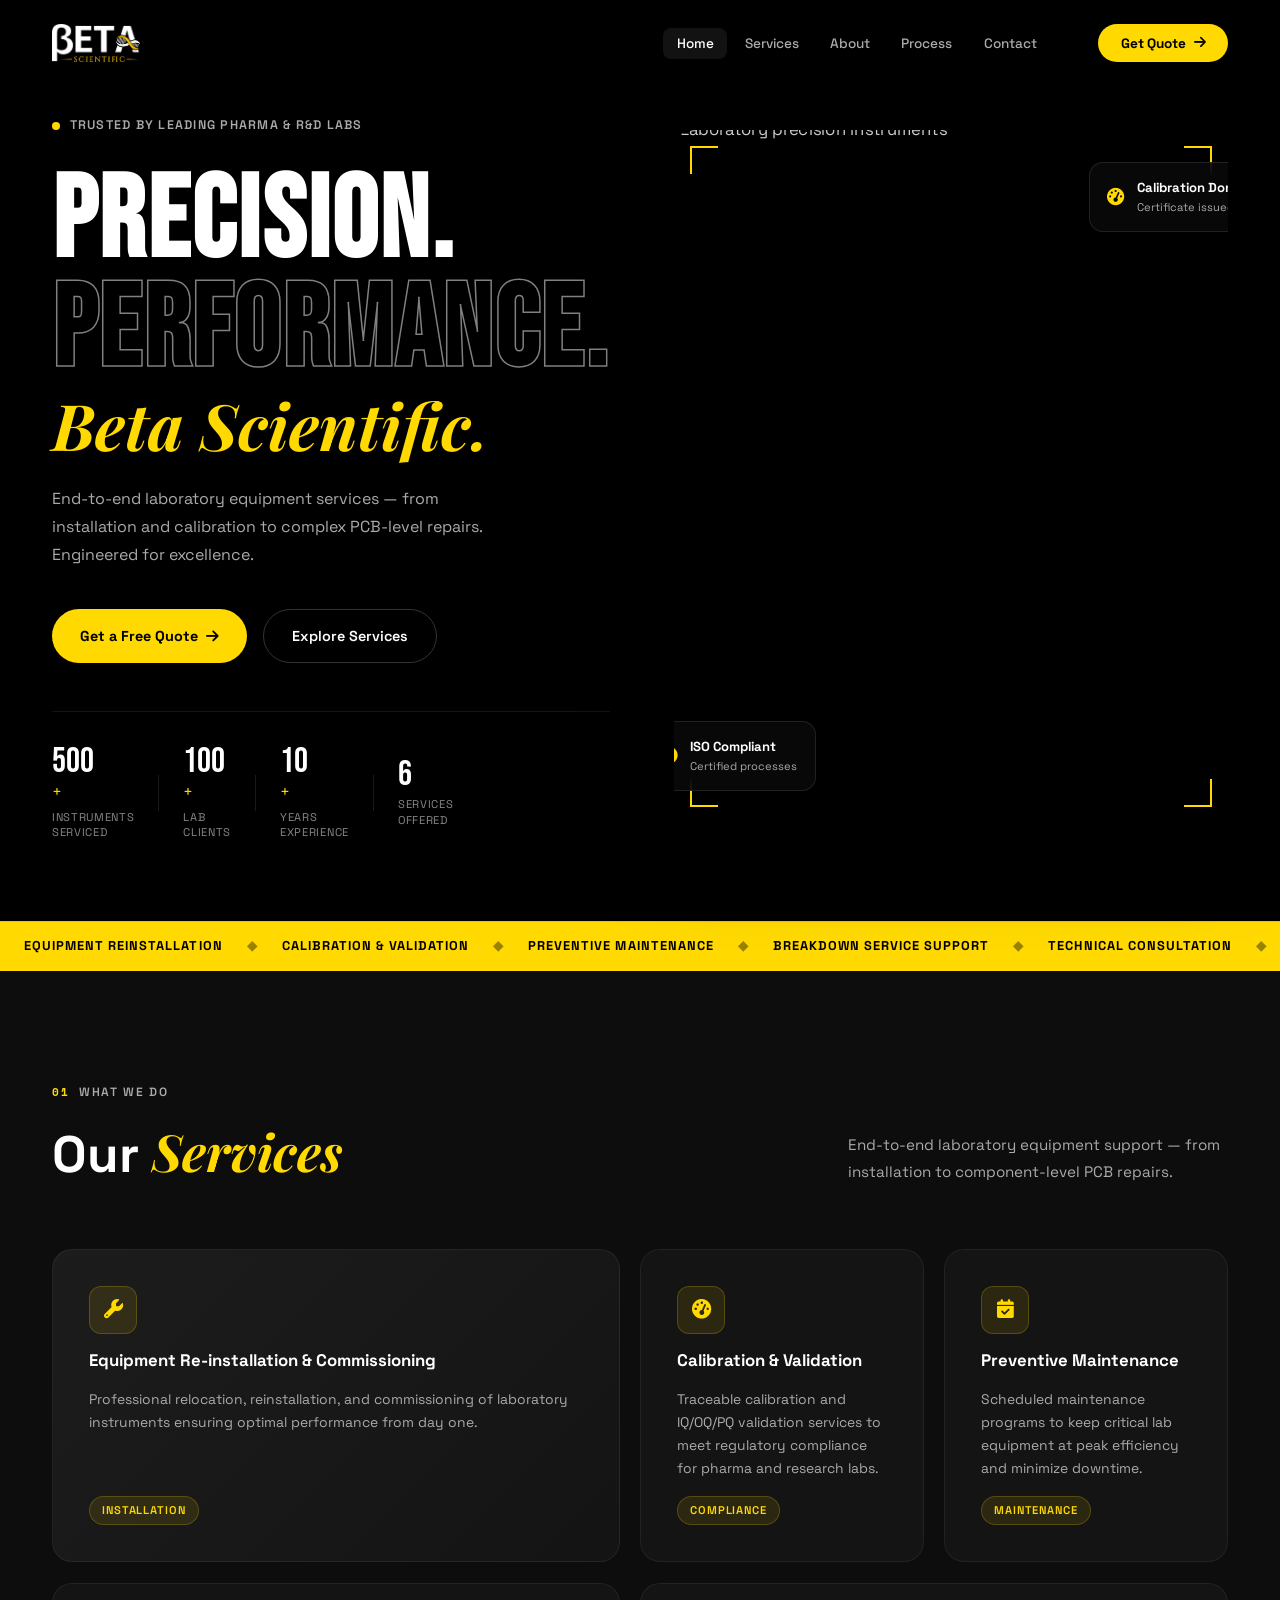
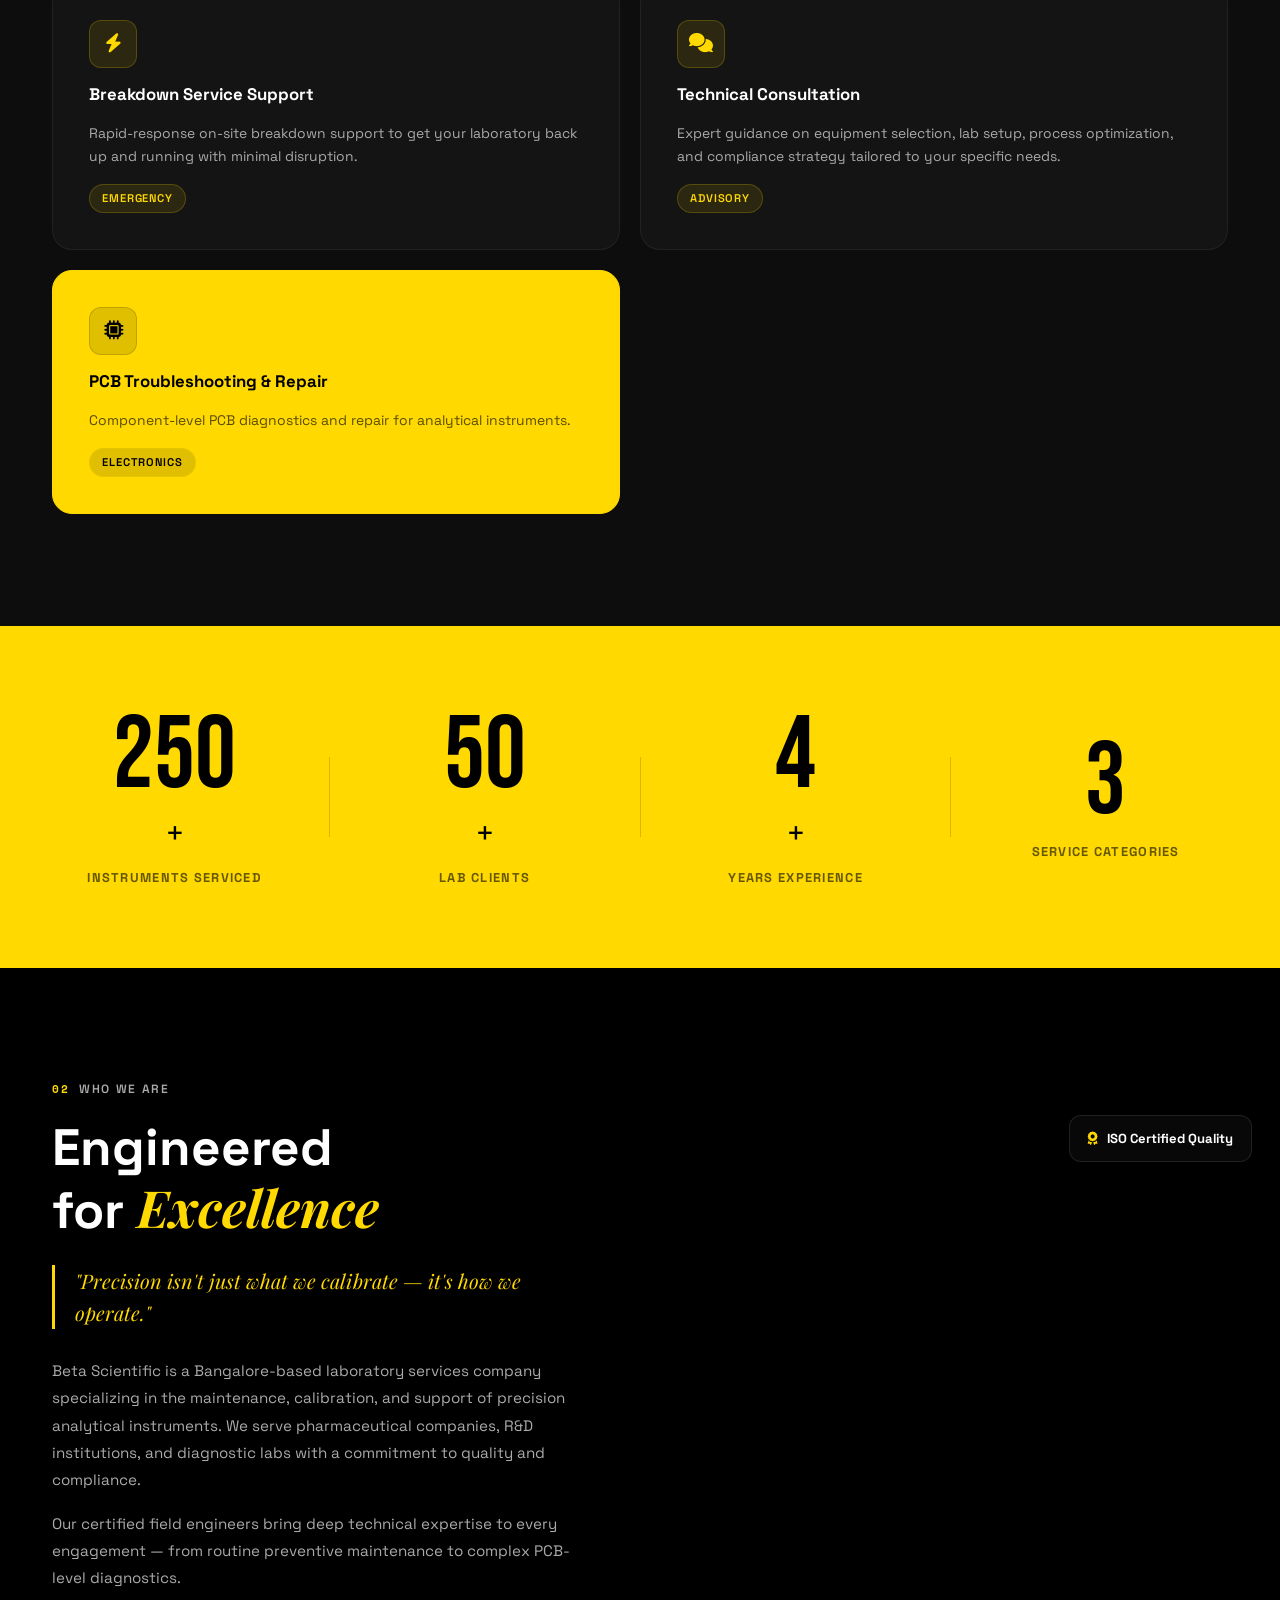
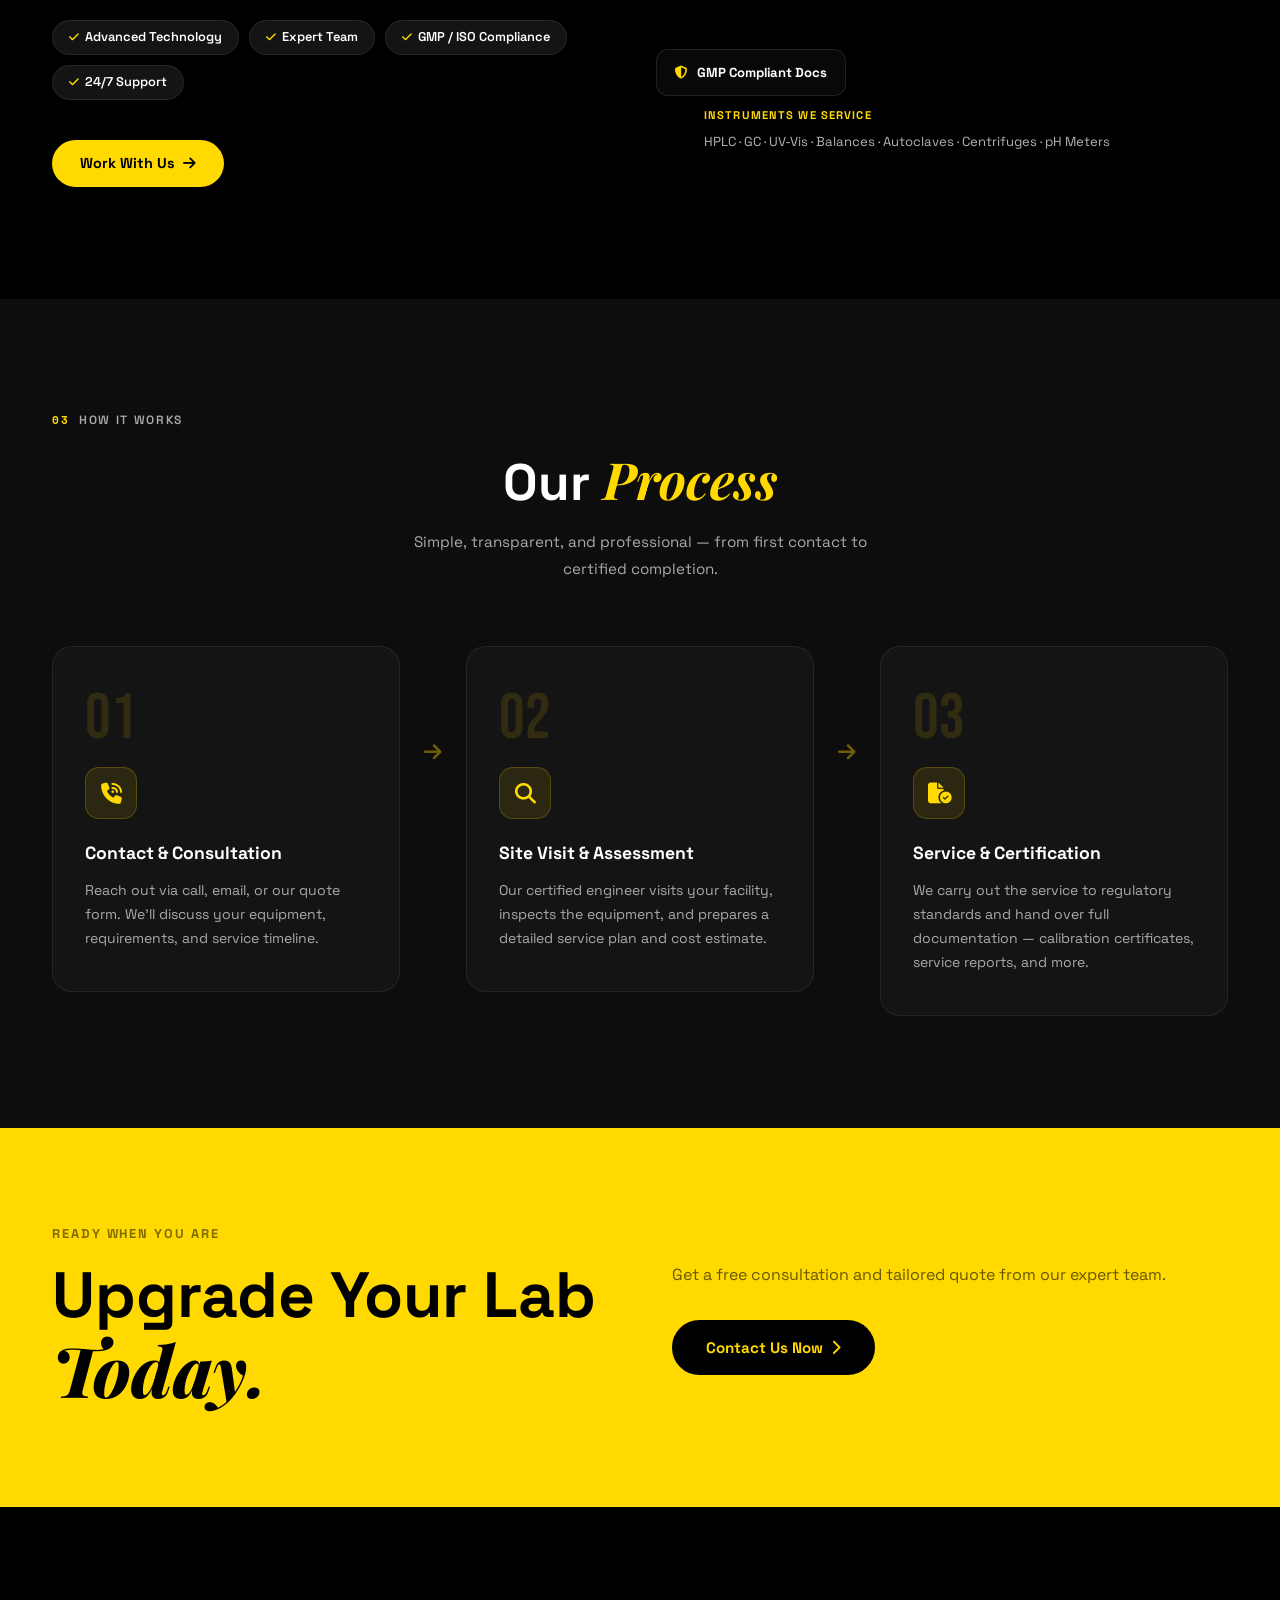
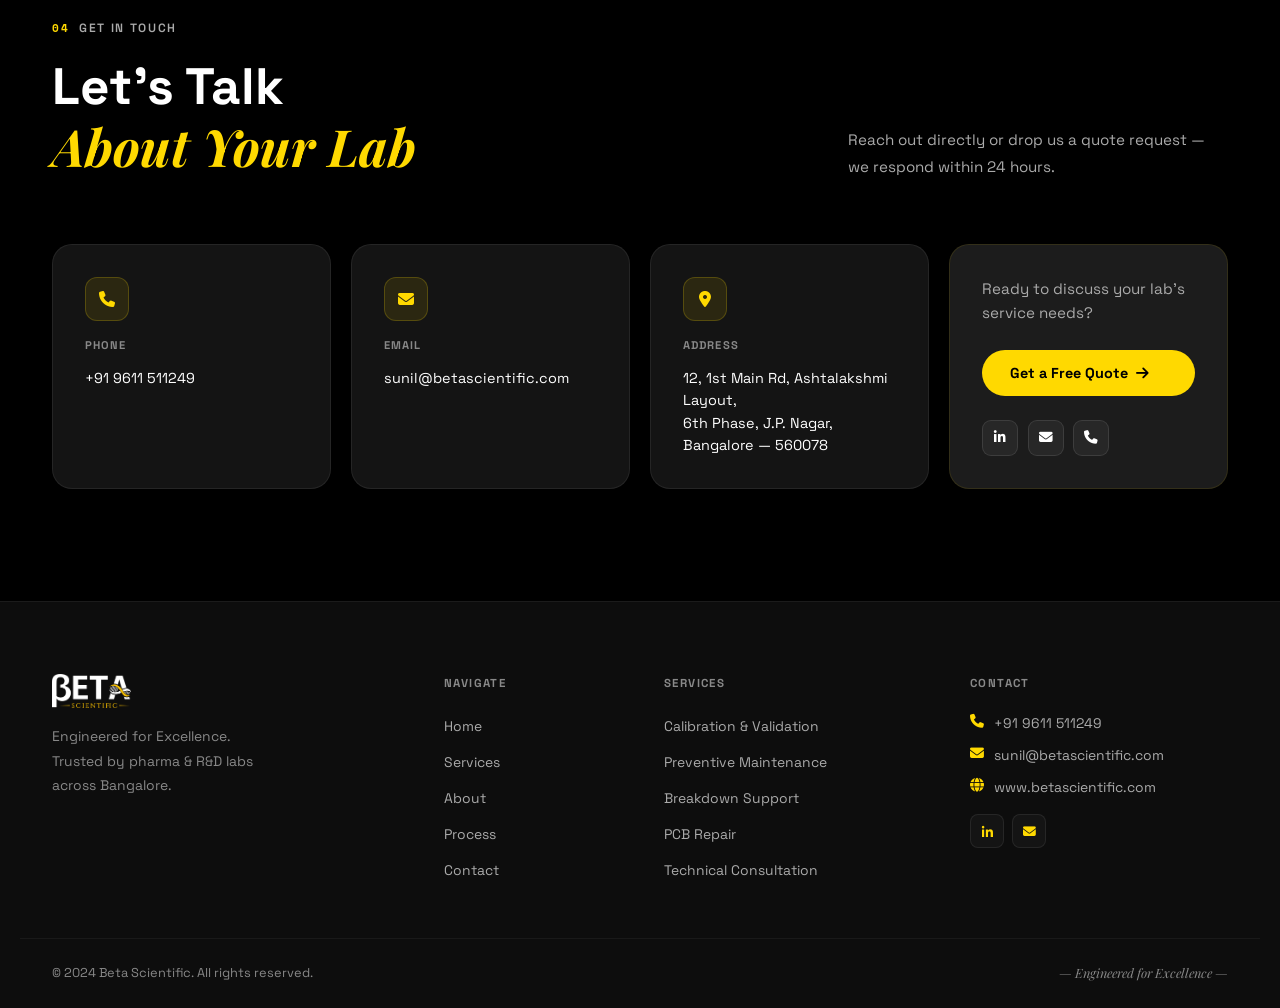
==== index.html @ 540054f2 "beta" ====
<!DOCTYPE html>
<html lang="en">
<head>
  <meta charset="UTF-8" />
  <meta name="viewport" content="width=device-width, initial-scale=1.0" />
  <title>Beta Scientific — Engineered for Excellence</title>
  <meta name="description" content="Beta Scientific — Expert lab equipment services in Bangalore. Calibration, validation, preventive maintenance, PCB repair and more." />
  <link rel="preconnect" href="https://fonts.googleapis.com" />
  <link rel="preconnect" href="https://fonts.gstatic.com" crossorigin />
  <link href="https://fonts.googleapis.com/css2?family=Bebas+Neue&family=Playfair+Display:ital,wght@0,700;1,400;1,700&family=Space+Grotesk:wght@300;400;500;600;700&family=Space+Mono:ital@0;1&display=swap" rel="stylesheet" />
  <link rel="stylesheet" href="https://cdnjs.cloudflare.com/ajax/libs/font-awesome/6.5.0/css/all.min.css" />
  <link rel="stylesheet" href="style.css" />
</head>
<body>

  <!-- ===== NAVBAR ===== -->
  <header id="navbar">
    <nav class="nav-inner">
      <a href="#hero" class="nav-logo">
        <img src="assets/logo-light.png" alt="Beta Scientific" />
      </a>
      <ul class="nav-links" id="navLinks">
        <li><a href="#hero">Home</a></li>
        <li><a href="#services">Services</a></li>
        <li><a href="#about">About</a></li>
        <li><a href="#process">Process</a></li>
        <li><a href="#contact">Contact</a></li>
      </ul>
      <button class="btn-quote open-modal">Get Quote <i class="fas fa-arrow-right"></i></button>
      <button class="hamburger" id="hamburger" aria-label="Toggle menu">
        <span></span><span></span><span></span>
      </button>
    </nav>
  </header>

  <!-- ===== HERO ===== -->
  <section id="hero">
    <div class="hero-left">
      <div class="hero-eyebrow">
        <span class="dot"></span> Trusted by Leading Pharma &amp; R&amp;D Labs
      </div>
      <h1 class="hero-heading">
        <span class="line-block">PRECISION.</span>
        <span class="line-block">PERFORMANCE.</span>
        <span class="line-serif"><em>Beta Scientific.</em></span>
      </h1>
      <p class="hero-body">
        End-to-end laboratory equipment services — from installation and calibration to complex PCB-level repairs. Engineered for excellence.
      </p>
      <div class="hero-btns">
        <button class="btn-primary open-modal">Get a Free Quote <i class="fas fa-arrow-right"></i></button>
        <a href="#services" class="btn-ghost">Explore Services</a>
      </div>
      <div class="hero-stats-row">
        <div class="hstat"><span class="hstat-num" data-target="500">0</span><sup>+</sup><span class="hstat-lbl">Instruments<br/>Serviced</span></div>
        <div class="hstat-sep"></div>
        <div class="hstat"><span class="hstat-num" data-target="100">0</span><sup>+</sup><span class="hstat-lbl">Lab<br/>Clients</span></div>
        <div class="hstat-sep"></div>
        <div class="hstat"><span class="hstat-num" data-target="10">0</span><sup>+</sup><span class="hstat-lbl">Years<br/>Experience</span></div>
        <div class="hstat-sep"></div>
        <div class="hstat"><span class="hstat-num" data-target="6">0</span><span class="hstat-lbl">Services<br/>Offered</span></div>
      </div>
    </div>
    <div class="hero-right">
      <div class="hero-img-frame">
        <img src="https://images.unsplash.com/photo-1576086213369-97a306d36557?auto=format&fit=crop&w=900&q=85" alt="Laboratory precision instruments" />
        <div class="frame-corner tl"></div>
        <div class="frame-corner tr"></div>
        <div class="frame-corner bl"></div>
        <div class="frame-corner br"></div>
        <div class="hero-badge-float b1">
          <i class="fas fa-circle-check"></i>
          <div><strong>ISO Compliant</strong><span>Certified processes</span></div>
        </div>
        <div class="hero-badge-float b2">
          <i class="fas fa-gauge-high"></i>
          <div><strong>Calibration Done</strong><span>Certificate issued</span></div>
        </div>
      </div>
    </div>
  </section>

  <!-- ===== MARQUEE ===== -->
  <div class="marquee-wrap">
    <div class="marquee-track">
      <span>Equipment Reinstallation</span><span class="bull">◆</span>
      <span>Calibration &amp; Validation</span><span class="bull">◆</span>
      <span>Preventive Maintenance</span><span class="bull">◆</span>
      <span>Breakdown Service Support</span><span class="bull">◆</span>
      <span>Technical Consultation</span><span class="bull">◆</span>
      <span>PCB Troubleshooting &amp; Repair</span><span class="bull">◆</span>
      <span>Equipment Reinstallation</span><span class="bull">◆</span>
      <span>Calibration &amp; Validation</span><span class="bull">◆</span>
      <span>Preventive Maintenance</span><span class="bull">◆</span>
      <span>Breakdown Service Support</span><span class="bull">◆</span>
      <span>Technical Consultation</span><span class="bull">◆</span>
      <span>PCB Troubleshooting &amp; Repair</span><span class="bull">◆</span>
    </div>
  </div>

  <!-- ===== SERVICES BENTO ===== -->
  <section id="services">
    <div class="sec-container">
      <div class="sec-header-row">
        <div>
          <p class="eyebrow"><span class="mono">01</span> What We Do</p>
          <h2 class="sec-title">Our <em>Services</em></h2>
        </div>
        <p class="sec-desc">End-to-end laboratory equipment support — from installation to component-level PCB repairs.</p>
      </div>

      <div class="bento-grid">
        <div class="bento-card bc-wide bc-featured">
          <div class="bc-icon"><i class="fas fa-wrench"></i></div>
          <h3>Equipment Re-installation &amp; Commissioning</h3>
          <p>Professional relocation, reinstallation, and commissioning of laboratory instruments ensuring optimal performance from day one.</p>
          <div class="bc-tag">Installation</div>
        </div>
        <div class="bento-card">
          <div class="bc-icon"><i class="fas fa-gauge-high"></i></div>
          <h3>Calibration &amp; Validation</h3>
          <p>Traceable calibration and IQ/OQ/PQ validation services to meet regulatory compliance for pharma and research labs.</p>
          <div class="bc-tag">Compliance</div>
        </div>
        <div class="bento-card">
          <div class="bc-icon"><i class="fas fa-calendar-check"></i></div>
          <h3>Preventive Maintenance</h3>
          <p>Scheduled maintenance programs to keep critical lab equipment at peak efficiency and minimize downtime.</p>
          <div class="bc-tag">Maintenance</div>
        </div>
        <div class="bento-card">
          <div class="bc-icon"><i class="fas fa-bolt"></i></div>
          <h3>Breakdown Service Support</h3>
          <p>Rapid-response on-site breakdown support to get your laboratory back up and running with minimal disruption.</p>
          <div class="bc-tag">Emergency</div>
        </div>
        <div class="bento-card bc-wide">
          <div class="bc-icon"><i class="fas fa-comments"></i></div>
          <h3>Technical Consultation</h3>
          <p>Expert guidance on equipment selection, lab setup, process optimization, and compliance strategy tailored to your specific needs.</p>
          <div class="bc-tag">Advisory</div>
        </div>
        <div class="bento-card bc-accent">
          <div class="bc-icon"><i class="fas fa-microchip"></i></div>
          <h3>PCB Troubleshooting &amp; Repair</h3>
          <p>Component-level PCB diagnostics and repair for analytical instruments.</p>
          <div class="bc-tag">Electronics</div>
        </div>
      </div>
    </div>
  </section>

  <!-- ===== STATS ===== -->
  <section id="stats">
    <div class="sec-container">
      <div class="stats-grid">
        <div class="stat-block">
          <span class="stat-big" data-target="500">0</span><sup>+</sup>
          <span class="stat-lbl">Instruments Serviced</span>
        </div>
        <div class="stat-divider"></div>
        <div class="stat-block">
          <span class="stat-big" data-target="100">0</span><sup>+</sup>
          <span class="stat-lbl">Lab Clients</span>
        </div>
        <div class="stat-divider"></div>
        <div class="stat-block">
          <span class="stat-big" data-target="10">0</span><sup>+</sup>
          <span class="stat-lbl">Years Experience</span>
        </div>
        <div class="stat-divider"></div>
        <div class="stat-block">
          <span class="stat-big" data-target="6">0</span>
          <span class="stat-lbl">Service Categories</span>
        </div>
      </div>
    </div>
  </section>

  <!-- ===== ABOUT ===== -->
  <section id="about">
    <div class="sec-container">
      <div class="about-grid">
        <div class="about-left">
          <p class="eyebrow"><span class="mono">02</span> Who We Are</p>
          <h2 class="sec-title about-title">
            Engineered<br/>for <em>Excellence</em>
          </h2>
          <blockquote class="about-quote">
            "Precision isn't just what we calibrate — it's how we operate."
          </blockquote>
          <p class="about-body">Beta Scientific is a Bangalore-based laboratory services company specializing in the maintenance, calibration, and support of precision analytical instruments. We serve pharmaceutical companies, R&amp;D institutions, and diagnostic labs with a commitment to quality and compliance.</p>
          <p class="about-body">Our certified field engineers bring deep technical expertise to every engagement — from routine preventive maintenance to complex PCB-level diagnostics.</p>
          <div class="about-pills">
            <span><i class="fas fa-check"></i> Advanced Technology</span>
            <span><i class="fas fa-check"></i> Expert Team</span>
            <span><i class="fas fa-check"></i> GMP / ISO Compliance</span>
            <span><i class="fas fa-check"></i> 24/7 Support</span>
          </div>
          <button class="btn-primary open-modal" style="margin-top:2.5rem;">Work With Us <i class="fas fa-arrow-right"></i></button>
        </div>
        <div class="about-right">
          <div class="about-img-frame">
            <img src="https://images.unsplash.com/photo-1532187863486-abf9dbad1b69?auto=format&fit=crop&w=900&q=85" alt="Laboratory equipment" />
            <div class="about-img-caption">
              <span>Instruments we service</span>
              <p>HPLC · GC · UV-Vis · Balances · Autoclaves · Centrifuges · pH Meters</p>
            </div>
          </div>
          <div class="about-badge ab1"><i class="fas fa-award"></i> ISO Certified Quality</div>
          <div class="about-badge ab2"><i class="fas fa-shield-halved"></i> GMP Compliant Docs</div>
        </div>
      </div>
    </div>
  </section>

  <!-- ===== PROCESS ===== -->
  <section id="process">
    <div class="sec-container">
      <div class="sec-header-center">
        <p class="eyebrow"><span class="mono">03</span> How It Works</p>
        <h2 class="sec-title">Our <em>Process</em></h2>
        <p class="sec-desc-c">Simple, transparent, and professional — from first contact to certified completion.</p>
      </div>
      <div class="process-grid">
        <div class="process-card">
          <div class="process-num">01</div>
          <div class="process-icon"><i class="fas fa-phone-volume"></i></div>
          <h3>Contact &amp; Consultation</h3>
          <p>Reach out via call, email, or our quote form. We'll discuss your equipment, requirements, and service timeline.</p>
        </div>
        <div class="process-arrow"><i class="fas fa-arrow-right"></i></div>
        <div class="process-card">
          <div class="process-num">02</div>
          <div class="process-icon"><i class="fas fa-magnifying-glass"></i></div>
          <h3>Site Visit &amp; Assessment</h3>
          <p>Our certified engineer visits your facility, inspects the equipment, and prepares a detailed service plan and cost estimate.</p>
        </div>
        <div class="process-arrow"><i class="fas fa-arrow-right"></i></div>
        <div class="process-card">
          <div class="process-num">03</div>
          <div class="process-icon"><i class="fas fa-file-circle-check"></i></div>
          <h3>Service &amp; Certification</h3>
          <p>We carry out the service to regulatory standards and hand over full documentation — calibration certificates, service reports, and more.</p>
        </div>
      </div>
    </div>
  </section>

  <!-- ===== CTA BANNER ===== -->
  <section id="cta-banner">
    <div class="sec-container cta-inner">
      <div class="cta-text">
        <p class="cta-pre">Ready when you are</p>
        <h2 class="cta-heading">Upgrade Your Lab<br/><em>Today.</em></h2>
      </div>
      <div class="cta-right">
        <p>Get a free consultation and tailored quote from our expert team.</p>
        <button class="btn-dark open-modal">Contact Us Now <i class="fas fa-chevron-right"></i></button>
      </div>
    </div>
  </section>

  <!-- ===== CONTACT ===== -->
  <section id="contact">
    <div class="sec-container">
      <div class="sec-header-row">
        <div>
          <p class="eyebrow"><span class="mono">04</span> Get In Touch</p>
          <h2 class="sec-title">Let's Talk<br/><em>About Your Lab</em></h2>
        </div>
        <p class="sec-desc">Reach out directly or drop us a quote request — we respond within 24 hours.</p>
      </div>
      <div class="contact-grid">
        <div class="contact-card">
          <div class="cc-icon"><i class="fas fa-phone"></i></div>
          <span class="cc-lbl">Phone</span>
          <a href="tel:+919611511249" class="cc-val">+91 9611 511249</a>
        </div>
        <div class="contact-card">
          <div class="cc-icon"><i class="fas fa-envelope"></i></div>
          <span class="cc-lbl">Email</span>
          <a href="mailto:sunil@betascientific.com" class="cc-val">sunil@betascientific.com</a>
        </div>
        <div class="contact-card">
          <div class="cc-icon"><i class="fas fa-location-dot"></i></div>
          <span class="cc-lbl">Address</span>
          <span class="cc-val">12, 1st Main Rd, Ashtalakshmi Layout,<br/>6th Phase, J.P. Nagar, Bangalore — 560078</span>
        </div>
        <div class="contact-card contact-card-cta">
          <p>Ready to discuss your lab's service needs?</p>
          <button class="btn-primary open-modal">Get a Free Quote <i class="fas fa-arrow-right"></i></button>
          <div class="contact-socials">
            <a href="https://www.linkedin.com" target="_blank" rel="noopener" aria-label="LinkedIn"><i class="fab fa-linkedin-in"></i></a>
            <a href="mailto:sunil@betascientific.com" aria-label="Email"><i class="fas fa-envelope"></i></a>
            <a href="tel:+919611511249" aria-label="Call"><i class="fas fa-phone"></i></a>
          </div>
        </div>
      </div>
    </div>
  </section>

  <!-- ===== FOOTER ===== -->
  <footer id="footer">
    <div class="sec-container footer-inner">
      <div class="footer-brand">
        <img src="assets/logo-light.png" alt="Beta Scientific" class="footer-logo" />
        <p>Engineered for Excellence.<br/>Trusted by pharma &amp; R&amp;D labs across Bangalore.</p>
      </div>
      <div class="footer-nav">
        <h4>Navigate</h4>
        <ul>
          <li><a href="#hero">Home</a></li>
          <li><a href="#services">Services</a></li>
          <li><a href="#about">About</a></li>
          <li><a href="#process">Process</a></li>
          <li><a href="#contact">Contact</a></li>
        </ul>
      </div>
      <div class="footer-nav">
        <h4>Services</h4>
        <ul>
          <li><a href="#services">Calibration &amp; Validation</a></li>
          <li><a href="#services">Preventive Maintenance</a></li>
          <li><a href="#services">Breakdown Support</a></li>
          <li><a href="#services">PCB Repair</a></li>
          <li><a href="#services">Technical Consultation</a></li>
        </ul>
      </div>
      <div class="footer-contact">
        <h4>Contact</h4>
        <p><i class="fas fa-phone"></i> <a href="tel:+919611511249">+91 9611 511249</a></p>
        <p><i class="fas fa-envelope"></i> <a href="mailto:sunil@betascientific.com">sunil@betascientific.com</a></p>
        <p><i class="fas fa-globe"></i> <a href="https://www.betascientific.com" target="_blank" rel="noopener">www.betascientific.com</a></p>
        <div class="footer-socials">
          <a href="https://www.linkedin.com" target="_blank" rel="noopener"><i class="fab fa-linkedin-in"></i></a>
          <a href="mailto:sunil@betascientific.com"><i class="fas fa-envelope"></i></a>
        </div>
      </div>
    </div>
    <div class="footer-bottom">
      <p>&copy; 2024 Beta Scientific. All rights reserved.</p>
      <p class="footer-tagline">— Engineered for Excellence —</p>
    </div>
  </footer>

  <!-- ===== MODAL ===== -->
  <div class="modal-overlay" id="quoteModal" role="dialog" aria-modal="true">
    <div class="modal-box">
      <div class="modal-header">
        <div>
          <h3>Get a Free Quote</h3>
          <p>We'll respond within 24 hours.</p>
        </div>
        <button class="modal-close" id="modalClose" aria-label="Close"><i class="fas fa-xmark"></i></button>
      </div>
      <form id="contactForm">
        <div class="form-row">
          <div class="form-group">
            <label for="name">Full Name *</label>
            <input type="text" id="name" name="name" placeholder="Your name" required />
          </div>
          <div class="form-group">
            <label for="phone">Phone *</label>
            <input type="tel" id="phone" name="phone" placeholder="+91 XXXXX XXXXX" required />
          </div>
        </div>
        <div class="form-group">
          <label for="email">Email *</label>
          <input type="email" id="email" name="email" placeholder="you@company.com" required />
        </div>
        <div class="form-group">
          <label for="company">Company / Lab Name</label>
          <input type="text" id="company" name="company" placeholder="Your organization" />
        </div>
        <div class="form-group">
          <label for="service">Service Required</label>
          <select id="service" name="service">
            <option value="">— Select a service —</option>
            <option>Equipment Re-installation &amp; Commissioning</option>
            <option>Calibration &amp; Validation</option>
            <option>Preventive Maintenance</option>
            <option>Breakdown Service Support</option>
            <option>Technical Consultation</option>
            <option>PCB Troubleshooting &amp; Repair</option>
            <option>Other</option>
          </select>
        </div>
        <div class="form-group">
          <label for="message">Message</label>
          <textarea id="message" name="message" rows="3" placeholder="Describe your equipment and requirements..."></textarea>
        </div>
        <button type="submit" class="btn-submit">Send Message <i class="fas fa-paper-plane"></i></button>
        <div class="form-success" id="formSuccess">
          <i class="fas fa-circle-check"></i> Thank you! We'll be in touch within 24 hours.
        </div>
      </form>
    </div>
  </div>

  <script src="script.js"></script>
</body>
</html>
---- style.css ----
/* =============================================
   BETA SCIENTIFIC — REDESIGN
   Fonts: Bebas Neue | Playfair Display | Space Grotesk
   Colors: #000 | #FFF | #FFD900
   ============================================= */

*, *::before, *::after { box-sizing: border-box; margin: 0; padding: 0; }

:root {
  --y:  #FFD900;
  --b:  #000000;
  --w:  #FFFFFF;
  --g1: #0d0d0d;
  --g2: #141414;
  --g3: #1c1c1c;
  --g4: #272727;
  --g5: #888;
  --g6: #aaa;
  --r:  14px;
  --rl: 20px;
  --t:  0.3s ease;
  --sh: 0 8px 40px rgba(0,0,0,0.5);
}

html { scroll-behavior: smooth; }
body {
  font-family: 'Space Grotesk', sans-serif;
  background: var(--b);
  color: var(--w);
  line-height: 1.6;
  overflow-x: hidden;
}

img { display: block; max-width: 100%; }
a   { text-decoration: none; color: inherit; }

/* ---- FONT HELPERS ---- */
.font-bebas   { font-family: 'Bebas Neue', sans-serif; letter-spacing: 0.02em; }
.font-playfair{ font-family: 'Playfair Display', serif; }
.mono         { font-family: 'Space Mono', monospace; font-size: 0.75em; color: var(--y); }

/* ---- LAYOUT ---- */
.sec-container {
  max-width: 1240px;
  margin: 0 auto;
  padding: 0 2rem;
}
section { padding: 7rem 0; }

/* ---- EYEBROW ---- */
.eyebrow {
  display: flex;
  align-items: center;
  gap: 0.6rem;
  font-size: 0.75rem;
  font-weight: 600;
  letter-spacing: 0.14em;
  text-transform: uppercase;
  color: var(--g6);
  margin-bottom: 1.25rem;
}
.eyebrow .mono { font-size: 0.9em; }

/* ---- SECTION TITLES ---- */
.sec-title {
  font-family: 'Space Grotesk', sans-serif;
  font-size: clamp(2.2rem, 4vw, 3.2rem);
  font-weight: 700;
  line-height: 1.15;
}
.sec-title em {
  font-family: 'Playfair Display', serif;
  font-style: italic;
  font-weight: 700;
  color: var(--y);
}

/* ---- SECTION HEADER ROW ---- */
.sec-header-row {
  display: flex;
  align-items: flex-end;
  justify-content: space-between;
  gap: 2rem;
  margin-bottom: 4rem;
}
.sec-desc {
  max-width: 380px;
  font-size: 0.95rem;
  color: var(--g6);
  line-height: 1.75;
  flex-shrink: 0;
}
.sec-header-center { text-align: center; margin-bottom: 4rem; }
.sec-desc-c { max-width: 500px; margin: 1rem auto 0; color: var(--g6); font-size: 0.95rem; line-height: 1.75; }

/* ---- BUTTONS ---- */
.btn-primary {
  display: inline-flex;
  align-items: center;
  gap: 0.5rem;
  background: var(--y);
  color: var(--b);
  font-family: 'Space Grotesk', sans-serif;
  font-weight: 700;
  font-size: 0.9rem;
  padding: 0.9rem 1.75rem;
  border: none;
  border-radius: 999px;
  cursor: pointer;
  transition: transform var(--t), box-shadow var(--t), background var(--t);
}
.btn-primary:hover {
  transform: translateY(-2px);
  box-shadow: 0 8px 28px rgba(255,217,0,0.35);
  background: #f5cf00;
}
.btn-ghost {
  display: inline-flex;
  align-items: center;
  gap: 0.5rem;
  background: transparent;
  color: var(--w);
  font-family: 'Space Grotesk', sans-serif;
  font-weight: 600;
  font-size: 0.9rem;
  padding: 0.9rem 1.75rem;
  border: 1.5px solid rgba(255,255,255,0.2);
  border-radius: 999px;
  cursor: pointer;
  transition: border-color var(--t), color var(--t), transform var(--t);
}
.btn-ghost:hover { border-color: var(--y); color: var(--y); transform: translateY(-2px); }
.btn-dark {
  display: inline-flex;
  align-items: center;
  gap: 0.5rem;
  background: var(--b);
  color: var(--y);
  font-family: 'Space Grotesk', sans-serif;
  font-weight: 700;
  font-size: 0.95rem;
  padding: 1rem 2rem;
  border: 2px solid var(--b);
  border-radius: 999px;
  cursor: pointer;
  transition: all var(--t);
}
.btn-dark:hover { background: var(--g3); transform: translateY(-2px); }
.btn-quote {
  display: inline-flex;
  align-items: center;
  gap: 0.5rem;
  background: var(--y);
  color: var(--b);
  font-family: 'Space Grotesk', sans-serif;
  font-weight: 700;
  font-size: 0.85rem;
  padding: 0.65rem 1.4rem;
  border: none;
  border-radius: 999px;
  cursor: pointer;
  transition: transform var(--t), box-shadow var(--t);
}
.btn-quote:hover { transform: translateY(-2px); box-shadow: 0 6px 20px rgba(255,217,0,0.3); }

/* ============================================= */
/* NAVBAR                                        */
/* ============================================= */
#navbar {
  position: fixed;
  top: 0; left: 0; right: 0;
  z-index: 1000;
  padding: 1.5rem 0;
  transition: all var(--t);
}
#navbar.scrolled {
  background: rgba(8,8,8,0.94);
  backdrop-filter: blur(20px);
  padding: 1rem 0;
  border-bottom: 1px solid rgba(255,255,255,0.06);
}
.nav-inner {
  max-width: 1240px;
  margin: 0 auto;
  padding: 0 2rem;
  display: flex;
  align-items: center;
  gap: 3rem;
}
.nav-logo img { height: 38px; }
.nav-links {
  display: flex;
  list-style: none;
  gap: 0.25rem;
  margin-left: auto;
}
.nav-links a {
  font-size: 0.85rem;
  font-weight: 500;
  color: var(--g6);
  padding: 0.45rem 0.85rem;
  border-radius: 8px;
  transition: color var(--t), background var(--t);
}
.nav-links a:hover, .nav-links a.active { color: var(--w); background: rgba(255,255,255,0.07); }
.hamburger {
  display: none;
  flex-direction: column;
  gap: 5px;
  background: none;
  border: none;
  cursor: pointer;
  margin-left: auto;
  padding: 4px;
}
.hamburger span { display: block; width: 22px; height: 2px; background: var(--w); border-radius: 2px; transition: all var(--t); }
.hamburger.open span:nth-child(1) { transform: translateY(7px) rotate(45deg); }
.hamburger.open span:nth-child(2) { opacity: 0; }
.hamburger.open span:nth-child(3) { transform: translateY(-7px) rotate(-45deg); }

/* ============================================= */
/* HERO                                          */
/* ============================================= */
#hero {
  min-height: 100vh;
  display: grid;
  grid-template-columns: 1fr 1fr;
  align-items: center;
  gap: 4rem;
  padding-top: 7rem;
  padding-bottom: 5rem;
  max-width: 1240px;
  margin: 0 auto;
  padding-left: 2rem;
  padding-right: 2rem;
}
.hero-eyebrow {
  display: inline-flex;
  align-items: center;
  gap: 0.6rem;
  font-size: 0.78rem;
  font-weight: 600;
  letter-spacing: 0.1em;
  text-transform: uppercase;
  color: var(--g6);
  margin-bottom: 2rem;
}
.dot { width: 8px; height: 8px; background: var(--y); border-radius: 50%; display: inline-block; animation: pulse 2s ease-in-out infinite; }
@keyframes pulse { 0%,100%{box-shadow:0 0 0 0 rgba(255,217,0,0.4)} 50%{box-shadow:0 0 0 6px rgba(255,217,0,0)} }

.hero-heading {
  line-height: 1;
  margin-bottom: 1.75rem;
}
.line-block {
  display: block;
  font-family: 'Bebas Neue', sans-serif;
  font-size: clamp(4.5rem, 9vw, 8rem);
  letter-spacing: 0.02em;
  line-height: 0.95;
}
.line-block:nth-child(2) {
  -webkit-text-stroke: 1.5px rgba(255,255,255,0.5);
  color: transparent;
}
.line-serif {
  display: block;
  margin-top: 0.4rem;
}
.line-serif em {
  font-family: 'Playfair Display', serif;
  font-style: italic;
  font-weight: 700;
  font-size: clamp(2.5rem, 5vw, 4.5rem);
  color: var(--y);
}

.hero-body {
  font-size: 1rem;
  color: var(--g6);
  max-width: 440px;
  line-height: 1.75;
  margin-bottom: 2.5rem;
}
.hero-btns { display: flex; gap: 1rem; flex-wrap: wrap; margin-bottom: 3rem; }

.hero-stats-row {
  display: flex;
  align-items: center;
  gap: 1.5rem;
  padding-top: 2rem;
  border-top: 1px solid rgba(255,255,255,0.08);
}
.hstat { display: flex; flex-direction: column; }
.hstat-num {
  font-family: 'Bebas Neue', sans-serif;
  font-size: 2.2rem;
  line-height: 1;
  color: var(--w);
}
.hstat sup { font-family: 'Space Grotesk', sans-serif; font-size: 1rem; color: var(--y); vertical-align: super; }
.hstat-lbl { font-size: 0.7rem; color: var(--g5); text-transform: uppercase; letter-spacing: 0.06em; margin-top: 0.3rem; line-height: 1.4; }
.hstat-sep { width: 1px; height: 36px; background: rgba(255,255,255,0.1); }

/* Hero right */
.hero-right { position: relative; }
.hero-img-frame {
  position: relative;
  border-radius: var(--rl);
  overflow: hidden;
  aspect-ratio: 4/5;
  box-shadow: 0 30px 80px rgba(0,0,0,0.6);
}
.hero-img-frame img {
  width: 100%; height: 100%;
  object-fit: cover;
  filter: brightness(0.8) grayscale(10%);
  transition: transform 8s ease;
}
.hero-img-frame:hover img { transform: scale(1.04); }

/* Yellow corner brackets */
.frame-corner {
  position: absolute;
  width: 28px; height: 28px;
  border-color: var(--y);
  border-style: solid;
  z-index: 2;
}
.frame-corner.tl { top: 16px; left: 16px; border-width: 2px 0 0 2px; }
.frame-corner.tr { top: 16px; right: 16px; border-width: 2px 2px 0 0; }
.frame-corner.bl { bottom: 16px; left: 16px; border-width: 0 0 2px 2px; }
.frame-corner.br { bottom: 16px; right: 16px; border-width: 0 2px 2px 0; }

.hero-badge-float {
  position: absolute;
  display: flex;
  align-items: center;
  gap: 0.75rem;
  background: rgba(10,10,10,0.85);
  backdrop-filter: blur(12px);
  border: 1px solid rgba(255,255,255,0.1);
  border-radius: 14px;
  padding: 0.85rem 1.1rem;
  z-index: 3;
  animation: floatY 4s ease-in-out infinite;
}
.hero-badge-float i { color: var(--y); font-size: 1.1rem; }
.hero-badge-float div { display: flex; flex-direction: column; gap: 0.1rem; }
.hero-badge-float strong { font-size: 0.82rem; }
.hero-badge-float span { font-size: 0.7rem; color: var(--g6); }
.b1 { bottom: 2rem; left: -2rem; animation-delay: 0s; }
.b2 { top: 2rem; right: -2rem; animation-delay: 1.8s; }
@keyframes floatY { 0%,100%{transform:translateY(0)} 50%{transform:translateY(-10px)} }

/* ============================================= */
/* MARQUEE                                       */
/* ============================================= */
.marquee-wrap {
  background: var(--y);
  overflow: hidden;
  padding: 0.9rem 0;
  border-top: 1px solid rgba(0,0,0,0.1);
}
.marquee-track {
  display: flex;
  align-items: center;
  gap: 0;
  white-space: nowrap;
  animation: marquee 28s linear infinite;
  width: max-content;
}
.marquee-track span {
  font-family: 'Space Grotesk', sans-serif;
  font-size: 0.8rem;
  font-weight: 700;
  letter-spacing: 0.08em;
  text-transform: uppercase;
  color: var(--b);
  padding: 0 1.5rem;
}
.bull { color: rgba(0,0,0,0.4) !important; padding: 0 !important; }
@keyframes marquee { from { transform: translateX(0); } to { transform: translateX(-50%); } }
.marquee-wrap:hover .marquee-track { animation-play-state: paused; }

/* ============================================= */
/* SERVICES BENTO                                */
/* ============================================= */
#services { background: var(--g1); }

.bento-grid {
  display: grid;
  grid-template-columns: 2fr 1fr 1fr;
  grid-template-rows: auto auto;
  gap: 1.25rem;
}
.bento-card {
  background: var(--g2);
  border: 1px solid rgba(255,255,255,0.06);
  border-radius: var(--rl);
  padding: 2.25rem;
  display: flex;
  flex-direction: column;
  gap: 1rem;
  position: relative;
  overflow: hidden;
  transition: transform var(--t), border-color var(--t), box-shadow var(--t);
}
.bento-card::after {
  content: '';
  position: absolute;
  top: 0; left: 0; right: 0;
  height: 2px;
  background: var(--y);
  transform: scaleX(0);
  transform-origin: left;
  transition: transform 0.4s ease;
}
.bento-card:hover::after { transform: scaleX(1); }
.bento-card:hover {
  transform: translateY(-5px);
  border-color: rgba(255,217,0,0.15);
  box-shadow: 0 16px 50px rgba(0,0,0,0.4);
}
.bc-wide { grid-column: span 1; }
.bc-wide:first-child { grid-column: 1 / 2; }
.bc-wide:nth-child(5) { grid-column: 2 / 4; }

.bc-featured {
  background: linear-gradient(135deg, var(--g3), var(--g2));
}
.bc-accent {
  background: var(--y);
  color: var(--b);
  border-color: var(--y);
}
.bc-accent::after { background: var(--b); }
.bc-accent .bc-icon { background: rgba(0,0,0,0.12); border-color: rgba(0,0,0,0.15); }
.bc-accent .bc-icon i { color: var(--b); }
.bc-accent .bc-tag { background: rgba(0,0,0,0.12); color: var(--b); }

.bc-icon {
  width: 48px; height: 48px;
  background: rgba(255,217,0,0.1);
  border: 1px solid rgba(255,217,0,0.2);
  border-radius: 12px;
  display: flex; align-items: center; justify-content: center;
  flex-shrink: 0;
}
.bc-icon i { color: var(--y); font-size: 1.2rem; }
.bento-card h3 {
  font-size: 1.05rem;
  font-weight: 700;
  line-height: 1.3;
}
.bento-card p { font-size: 0.87rem; color: var(--g6); line-height: 1.65; flex: 1; }
.bc-accent p { color: rgba(0,0,0,0.65); }
.bc-tag {
  display: inline-block;
  font-size: 0.7rem;
  font-weight: 600;
  letter-spacing: 0.08em;
  text-transform: uppercase;
  background: rgba(255,217,0,0.1);
  color: var(--y);
  padding: 0.3rem 0.75rem;
  border-radius: 999px;
  border: 1px solid rgba(255,217,0,0.2);
  width: fit-content;
  margin-top: auto;
}

/* ============================================= */
/* STATS                                         */
/* ============================================= */
#stats {
  background: var(--y);
  padding: 5rem 0;
}
.stats-grid {
  display: flex;
  align-items: center;
  justify-content: space-between;
  gap: 2rem;
}
.stat-block {
  display: flex;
  flex-direction: column;
  align-items: center;
  text-align: center;
  flex: 1;
}
.stat-big {
  font-family: 'Bebas Neue', sans-serif;
  font-size: clamp(4rem, 8vw, 7rem);
  color: var(--b);
  line-height: 1;
}
#stats sup { font-family: 'Space Grotesk', sans-serif; font-size: 2rem; color: var(--b); vertical-align: super; }
.stat-lbl {
  font-size: 0.8rem;
  font-weight: 700;
  letter-spacing: 0.1em;
  text-transform: uppercase;
  color: rgba(0,0,0,0.6);
  margin-top: 0.5rem;
}
.stat-divider { width: 1px; height: 80px; background: rgba(0,0,0,0.15); }

/* ============================================= */
/* ABOUT                                         */
/* ============================================= */
#about { background: var(--b); }

.about-grid {
  display: grid;
  grid-template-columns: 1fr 1fr;
  gap: 5rem;
  align-items: center;
}
.about-title { margin-bottom: 1.5rem; }
.about-quote {
  font-family: 'Playfair Display', serif;
  font-style: italic;
  font-size: 1.25rem;
  color: var(--y);
  border-left: 3px solid var(--y);
  padding-left: 1.25rem;
  margin-bottom: 1.75rem;
  line-height: 1.6;
}
.about-body { font-size: 0.95rem; color: var(--g6); line-height: 1.8; margin-bottom: 1rem; }
.about-pills {
  display: flex;
  flex-wrap: wrap;
  gap: 0.6rem;
  margin-top: 1.75rem;
}
.about-pills span {
  display: inline-flex;
  align-items: center;
  gap: 0.4rem;
  font-size: 0.8rem;
  font-weight: 600;
  background: var(--g2);
  border: 1px solid rgba(255,255,255,0.08);
  padding: 0.4rem 1rem;
  border-radius: 999px;
}
.about-pills i { color: var(--y); font-size: 0.7rem; }

/* About right */
.about-right { position: relative; }
.about-img-frame {
  border-radius: var(--rl);
  overflow: hidden;
  aspect-ratio: 4/5;
  box-shadow: var(--sh);
  position: relative;
}
.about-img-frame img {
  width: 100%; height: 100%;
  object-fit: cover;
  filter: brightness(0.72) grayscale(10%);
  transition: transform 0.6s ease;
}
.about-img-frame:hover img { transform: scale(1.04); }
.about-img-caption {
  position: absolute;
  bottom: 0; left: 0; right: 0;
  background: linear-gradient(transparent, rgba(0,0,0,0.85));
  padding: 2.5rem 1.5rem 1.5rem;
}
.about-img-caption span { font-size: 0.7rem; text-transform: uppercase; letter-spacing: 0.1em; color: var(--y); font-weight: 700; }
.about-img-caption p { font-size: 0.82rem; color: rgba(255,255,255,0.7); margin-top: 0.3rem; }
.about-badge {
  position: absolute;
  display: flex; align-items: center; gap: 0.6rem;
  background: rgba(10,10,10,0.88);
  backdrop-filter: blur(12px);
  border: 1px solid rgba(255,255,255,0.1);
  border-radius: 12px;
  padding: 0.75rem 1.1rem;
  font-size: 0.82rem;
  font-weight: 700;
  white-space: nowrap;
  z-index: 2;
  animation: floatY 4s ease-in-out infinite;
}
.about-badge i { color: var(--y); }
.ab1 { top: 1.5rem; right: -1.5rem; animation-delay: 0s; }
.ab2 { bottom: 5rem; left: -1.5rem; animation-delay: 2s; }

/* ============================================= */
/* PROCESS                                       */
/* ============================================= */
#process { background: var(--g1); }

.process-grid {
  display: grid;
  grid-template-columns: 1fr auto 1fr auto 1fr;
  align-items: start;
  gap: 0;
}
.process-card {
  background: var(--g2);
  border: 1px solid rgba(255,255,255,0.07);
  border-radius: var(--rl);
  padding: 2.5rem 2rem;
  position: relative;
  transition: transform var(--t), border-color var(--t);
}
.process-card:hover { transform: translateY(-6px); border-color: rgba(255,217,0,0.2); }
.process-num {
  font-family: 'Bebas Neue', sans-serif;
  font-size: 4rem;
  color: rgba(255,217,0,0.12);
  line-height: 1;
  margin-bottom: 1rem;
  transition: color var(--t);
}
.process-card:hover .process-num { color: rgba(255,217,0,0.3); }
.process-icon {
  width: 52px; height: 52px;
  background: rgba(255,217,0,0.1);
  border: 1px solid rgba(255,217,0,0.2);
  border-radius: 14px;
  display: flex; align-items: center; justify-content: center;
  margin-bottom: 1.25rem;
}
.process-icon i { color: var(--y); font-size: 1.3rem; }
.process-card h3 { font-size: 1.1rem; font-weight: 700; margin-bottom: 0.75rem; }
.process-card p { font-size: 0.88rem; color: var(--g6); line-height: 1.7; }
.process-arrow {
  display: flex;
  align-items: center;
  justify-content: center;
  padding: 0 1.5rem;
  padding-top: 6rem;
  color: rgba(255,217,0,0.4);
  font-size: 1.25rem;
}

/* ============================================= */
/* CTA BANNER                                    */
/* ============================================= */
#cta-banner {
  background: var(--y);
  padding: 6rem 0;
  position: relative;
  overflow: hidden;
}
#cta-banner::before {
  content: '';
  position: absolute;
  inset: 0;
  background-image: url('https://images.unsplash.com/photo-1581093577421-f12b8c5d6d70?auto=format&fit=crop&w=1920&q=60');
  background-size: cover;
  background-position: center;
  opacity: 0.08;
  mix-blend-mode: multiply;
}
.cta-inner {
  display: grid;
  grid-template-columns: 1fr 1fr;
  align-items: center;
  gap: 4rem;
  position: relative;
  z-index: 1;
}
.cta-pre {
  font-size: 0.8rem;
  font-weight: 700;
  letter-spacing: 0.15em;
  text-transform: uppercase;
  color: rgba(0,0,0,0.5);
  margin-bottom: 1rem;
}
.cta-heading {
  font-family: 'Space Grotesk', sans-serif;
  font-size: clamp(2.5rem, 5vw, 4rem);
  font-weight: 800;
  color: var(--b);
  line-height: 1.1;
}
.cta-heading em {
  font-family: 'Playfair Display', serif;
  font-style: italic;
  font-size: 1.1em;
}
.cta-right p { font-size: 1rem; color: rgba(0,0,0,0.6); margin-bottom: 2rem; line-height: 1.7; }

/* ============================================= */
/* CONTACT                                       */
/* ============================================= */
#contact { background: var(--b); }

.contact-grid {
  display: grid;
  grid-template-columns: repeat(4, 1fr);
  gap: 1.25rem;
}
.contact-card {
  background: var(--g2);
  border: 1px solid rgba(255,255,255,0.07);
  border-radius: var(--rl);
  padding: 2rem;
  display: flex;
  flex-direction: column;
  gap: 0.75rem;
  transition: transform var(--t), border-color var(--t);
}
.contact-card:hover { transform: translateY(-4px); border-color: rgba(255,217,0,0.15); }
.cc-icon {
  width: 44px; height: 44px;
  background: rgba(255,217,0,0.1);
  border: 1px solid rgba(255,217,0,0.2);
  border-radius: 12px;
  display: flex; align-items: center; justify-content: center;
  margin-bottom: 0.25rem;
}
.cc-icon i { color: var(--y); font-size: 1rem; }
.cc-lbl { font-size: 0.7rem; font-weight: 700; letter-spacing: 0.1em; text-transform: uppercase; color: var(--g5); }
.cc-val { font-size: 0.9rem; color: var(--w); line-height: 1.55; }
.cc-val:hover { color: var(--y); }

.contact-card-cta {
  background: var(--g3);
  border-color: rgba(255,217,0,0.1);
  justify-content: space-between;
}
.contact-card-cta p { font-size: 0.95rem; color: var(--g6); line-height: 1.6; }
.contact-socials { display: flex; gap: 0.6rem; }
.contact-socials a {
  width: 36px; height: 36px;
  background: var(--g4);
  border: 1px solid rgba(255,255,255,0.1);
  border-radius: 9px;
  display: flex; align-items: center; justify-content: center;
  font-size: 0.85rem;
  transition: all var(--t);
}
.contact-socials a:hover { background: var(--y); color: var(--b); }

/* ============================================= */
/* FOOTER                                        */
/* ============================================= */
#footer {
  background: var(--g1);
  border-top: 1px solid rgba(255,255,255,0.06);
}
.footer-inner {
  display: grid;
  grid-template-columns: 2fr 1fr 1.5fr 1.5fr;
  gap: 3rem;
  padding-top: 4.5rem;
  padding-bottom: 3.5rem;
}
.footer-logo { height: 34px; margin-bottom: 1rem; }
.footer-brand p { font-size: 0.87rem; color: var(--g5); line-height: 1.75; max-width: 220px; }
.footer-nav h4, .footer-contact h4 {
  font-size: 0.72rem; font-weight: 700; letter-spacing: 0.12em; text-transform: uppercase;
  color: var(--g5); margin-bottom: 1.25rem;
}
.footer-nav ul { list-style: none; display: flex; flex-direction: column; gap: 0.65rem; }
.footer-nav a { font-size: 0.87rem; color: var(--g6); transition: color var(--t); }
.footer-nav a:hover { color: var(--y); }
.footer-contact p { display: flex; align-items: flex-start; gap: 0.6rem; font-size: 0.87rem; color: var(--g6); margin-bottom: 0.7rem; line-height: 1.5; }
.footer-contact i { color: var(--y); margin-top: 0.15rem; flex-shrink: 0; }
.footer-contact a { color: var(--g6); transition: color var(--t); }
.footer-contact a:hover { color: var(--y); }
.footer-socials { display: flex; gap: 0.5rem; margin-top: 1rem; }
.footer-socials a {
  width: 34px; height: 34px;
  background: var(--g2);
  border: 1px solid rgba(255,255,255,0.08);
  border-radius: 8px;
  display: flex; align-items: center; justify-content: center;
  font-size: 0.8rem;
  transition: all var(--t);
}
.footer-socials a:hover { background: var(--y); color: var(--b); }
.footer-bottom {
  border-top: 1px solid rgba(255,255,255,0.05);
  padding: 1.5rem 2rem;
  max-width: 1240px;
  margin: 0 auto;
  display: flex;
  justify-content: space-between;
  font-size: 0.8rem;
  color: var(--g5);
}
.footer-tagline {
  font-family: 'Playfair Display', serif;
  font-style: italic;
  color: var(--g5);
}

/* ============================================= */
/* MODAL                                         */
/* ============================================= */
.modal-overlay {
  position: fixed; inset: 0; z-index: 2000;
  display: flex; align-items: center; justify-content: center;
  padding: 1rem;
  background: rgba(0,0,0,0.78);
  backdrop-filter: blur(10px);
  opacity: 0; visibility: hidden;
  transition: opacity 0.35s ease, visibility 0.35s ease;
}
.modal-overlay.open { opacity: 1; visibility: visible; }
.modal-box {
  background: var(--g2);
  border: 1px solid rgba(255,255,255,0.1);
  border-radius: var(--rl);
  width: 100%; max-width: 560px;
  max-height: 90vh; overflow-y: auto;
  padding: 2.5rem;
  box-shadow: 0 30px 80px rgba(0,0,0,0.7);
  transform: translateY(32px) scale(0.97);
  transition: transform 0.4s cubic-bezier(0.22,1,0.36,1), opacity 0.35s ease;
  opacity: 0;
  scrollbar-width: thin; scrollbar-color: var(--g4) transparent;
}
.modal-overlay.open .modal-box { transform: translateY(0) scale(1); opacity: 1; }
.modal-header { display: flex; align-items: flex-start; justify-content: space-between; gap: 1rem; margin-bottom: 2rem; }
.modal-header h3 { font-size: 1.4rem; margin-bottom: 0.3rem; }
.modal-header p { font-size: 0.85rem; color: var(--g6); }
.modal-close {
  width: 36px; height: 36px;
  background: var(--g3); border: 1px solid rgba(255,255,255,0.1);
  border-radius: 10px; cursor: pointer;
  display: flex; align-items: center; justify-content: center;
  color: var(--g6); font-size: 1rem; flex-shrink: 0;
  transition: all var(--t);
}
.modal-close:hover { background: rgba(255,60,60,0.15); color: #ff5555; }
.form-row { display: grid; grid-template-columns: 1fr 1fr; gap: 1rem; margin-bottom: 1rem; }
.form-group { display: flex; flex-direction: column; gap: 0.45rem; margin-bottom: 1rem; }
.form-group label { font-size: 0.78rem; font-weight: 700; color: var(--g6); letter-spacing: 0.04em; }
.form-group input, .form-group select, .form-group textarea {
  background: var(--g3);
  border: 1px solid rgba(255,255,255,0.1);
  border-radius: var(--r);
  padding: 0.85rem 1rem;
  color: var(--w);
  font-family: 'Space Grotesk', sans-serif;
  font-size: 0.9rem;
  outline: none; resize: vertical;
  transition: border-color var(--t), box-shadow var(--t);
}
.form-group input::placeholder, .form-group textarea::placeholder { color: var(--g5); }
.form-group select option { background: var(--g3); }
.form-group input:focus, .form-group select:focus, .form-group textarea:focus {
  border-color: var(--y);
  box-shadow: 0 0 0 3px rgba(255,217,0,0.1);
}
.btn-submit {
  width: 100%;
  display: flex; align-items: center; justify-content: center; gap: 0.5rem;
  background: var(--y); color: var(--b);
  font-family: 'Space Grotesk', sans-serif; font-weight: 700; font-size: 0.95rem;
  padding: 1rem; border: none; border-radius: var(--r); cursor: pointer;
  transition: all var(--t); margin-top: 0.5rem;
}
.btn-submit:hover { background: #f5cf00; transform: translateY(-2px); box-shadow: 0 8px 24px rgba(255,217,0,0.3); }
.form-success {
  display: none; align-items: center; gap: 0.6rem;
  color: #00c850; font-size: 0.9rem; font-weight: 600;
  background: rgba(0,200,80,0.1); border: 1px solid rgba(0,200,80,0.2);
  padding: 0.9rem 1.25rem; border-radius: var(--r); margin-top: 1rem;
}
.form-success.show { display: flex; }

/* ============================================= */
/* SCROLL ANIMATIONS                             */
/* ============================================= */
.s-hidden { opacity: 0; transition: opacity 0.75s cubic-bezier(0.22,1,0.36,1), transform 0.75s cubic-bezier(0.22,1,0.36,1); will-change: opacity, transform; }
.s-up    { transform: translateY(50px); }
.s-left  { transform: translateX(-50px); }
.s-right { transform: translateX(50px); }
.s-scale { transform: scale(0.9); }
.s-visible { opacity: 1 !important; transform: none !important; }

/* Hero entrance */
@keyframes fadeUp { from{opacity:0;transform:translateY(28px)} to{opacity:1;transform:translateY(0)} }
.hero-eyebrow { animation: fadeUp 0.7s cubic-bezier(0.22,1,0.36,1) 0.1s both; }
.hero-heading  { animation: fadeUp 0.8s cubic-bezier(0.22,1,0.36,1) 0.25s both; }
.hero-body     { animation: fadeUp 0.8s cubic-bezier(0.22,1,0.36,1) 0.4s both; }
.hero-btns     { animation: fadeUp 0.8s cubic-bezier(0.22,1,0.36,1) 0.55s both; }
.hero-stats-row{ animation: fadeUp 0.8s cubic-bezier(0.22,1,0.36,1) 0.7s both; }
.hero-right    { animation: fadeUp 1s  cubic-bezier(0.22,1,0.36,1) 0.3s both; }

/* ============================================= */
/* RESPONSIVE                                    */
/* ============================================= */
@media (max-width: 1024px) {
  #hero { grid-template-columns: 1fr; padding-top: 8rem; }
  .hero-right { display: none; }
  .bento-grid { grid-template-columns: 1fr 1fr; }
  .bc-wide:first-child { grid-column: span 2; }
  .bc-wide:nth-child(5) { grid-column: span 2; }
  .about-grid { grid-template-columns: 1fr; gap: 3rem; }
  .about-right { max-width: 500px; margin: 0 auto; }
  .process-grid { grid-template-columns: 1fr; gap: 1.5rem; }
  .process-arrow { padding: 0; transform: rotate(90deg); width: fit-content; margin: 0 auto; }
  .cta-inner { grid-template-columns: 1fr; gap: 2rem; }
  .contact-grid { grid-template-columns: 1fr 1fr; }
  .footer-inner { grid-template-columns: 1fr 1fr; gap: 2rem; }
  .stats-grid { flex-wrap: wrap; gap: 3rem; justify-content: center; }
  .stat-divider { display: none; }
}

@media (max-width: 768px) {
  section { padding: 5rem 0; }
  .nav-links, .btn-quote { display: none; }
  .hamburger { display: flex; }
  .nav-links.open {
    display: flex; flex-direction: column;
    position: fixed; inset: 0;
    background: rgba(8,8,8,0.97); backdrop-filter: blur(20px);
    align-items: center; justify-content: center;
    gap: 2rem; z-index: 999;
  }
  .nav-links.open a { font-size: 1.5rem; color: var(--w); }
  .hamburger { z-index: 1000; }
  .sec-header-row { flex-direction: column; align-items: flex-start; }
  .bento-grid { grid-template-columns: 1fr; }
  .bc-wide:first-child, .bc-wide:nth-child(5) { grid-column: span 1; }
  .contact-grid { grid-template-columns: 1fr; }
  .footer-inner { grid-template-columns: 1fr; }
  .footer-bottom { flex-direction: column; gap: 0.5rem; text-align: center; }
  .hero-btns { flex-direction: column; }
  .hero-stats-row { flex-wrap: wrap; gap: 1.25rem; }
  .hstat-sep { display: none; }
  .form-row { grid-template-columns: 1fr; }
}
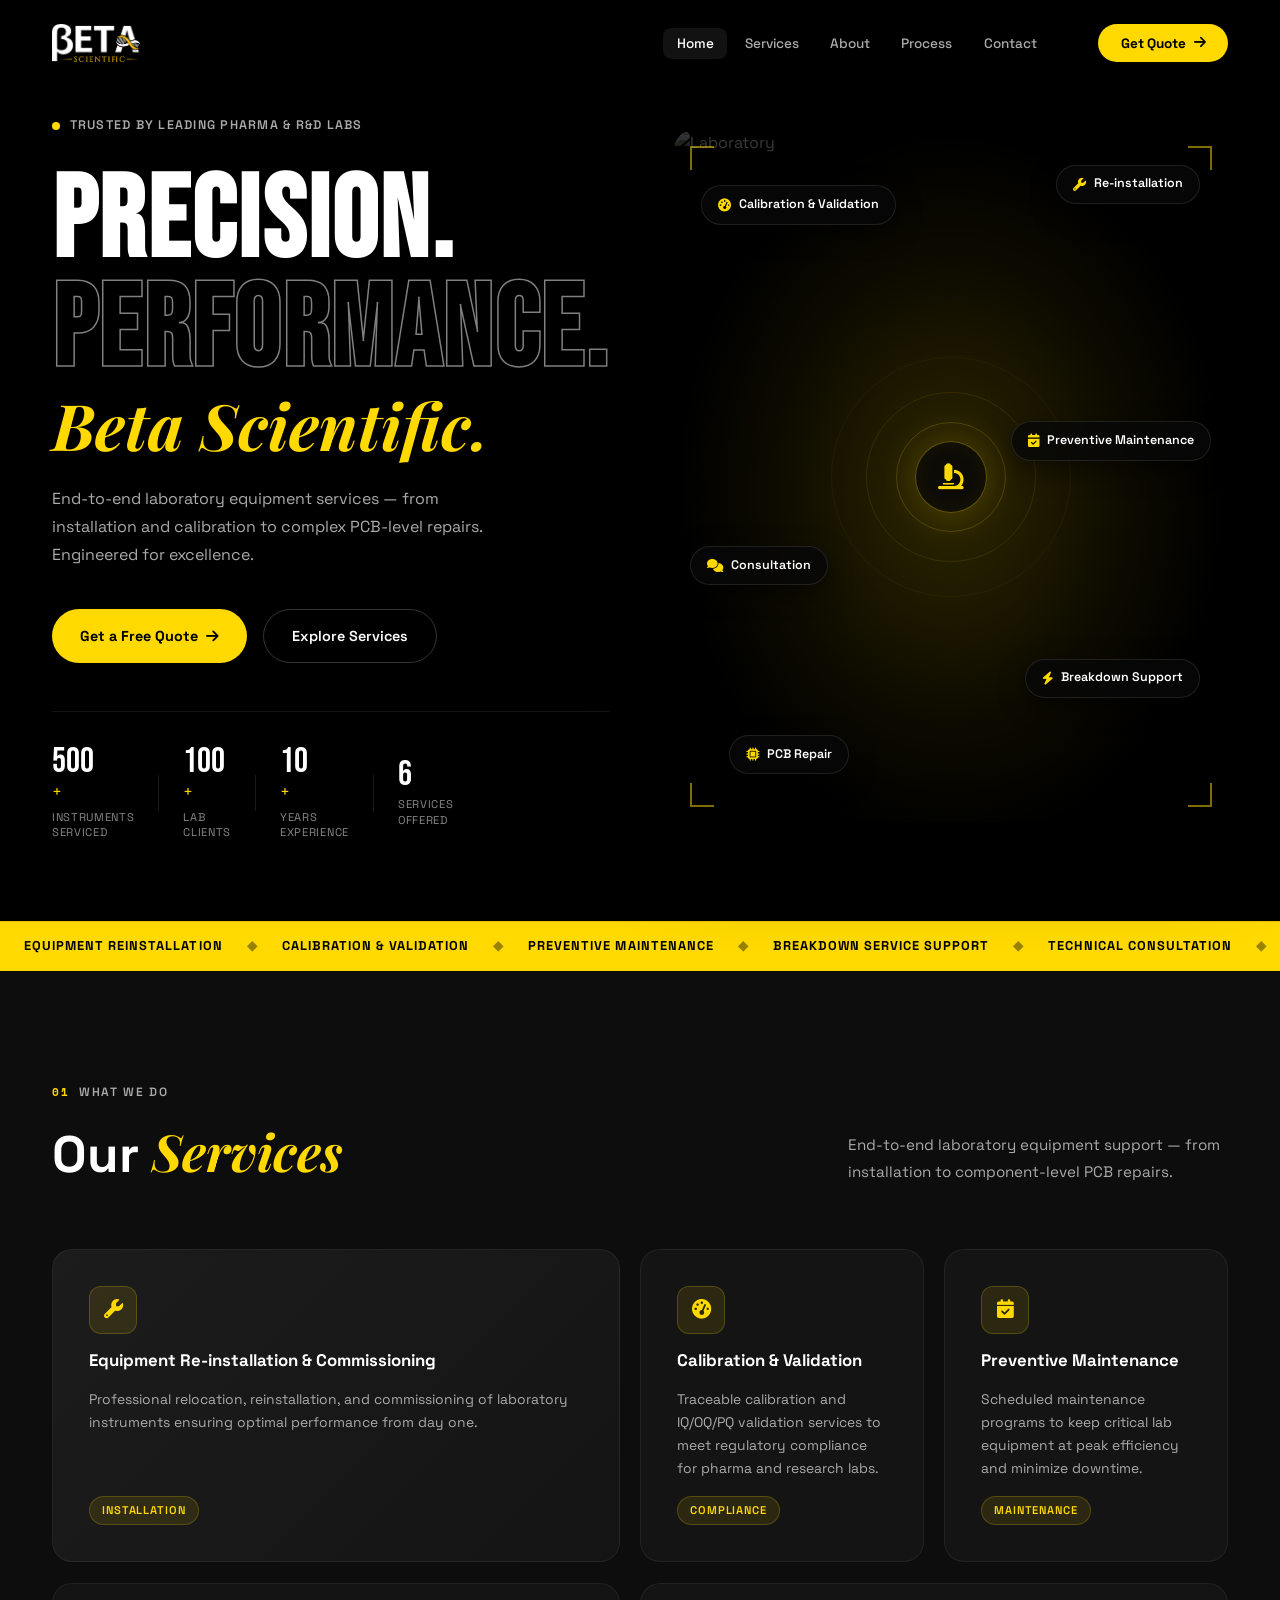
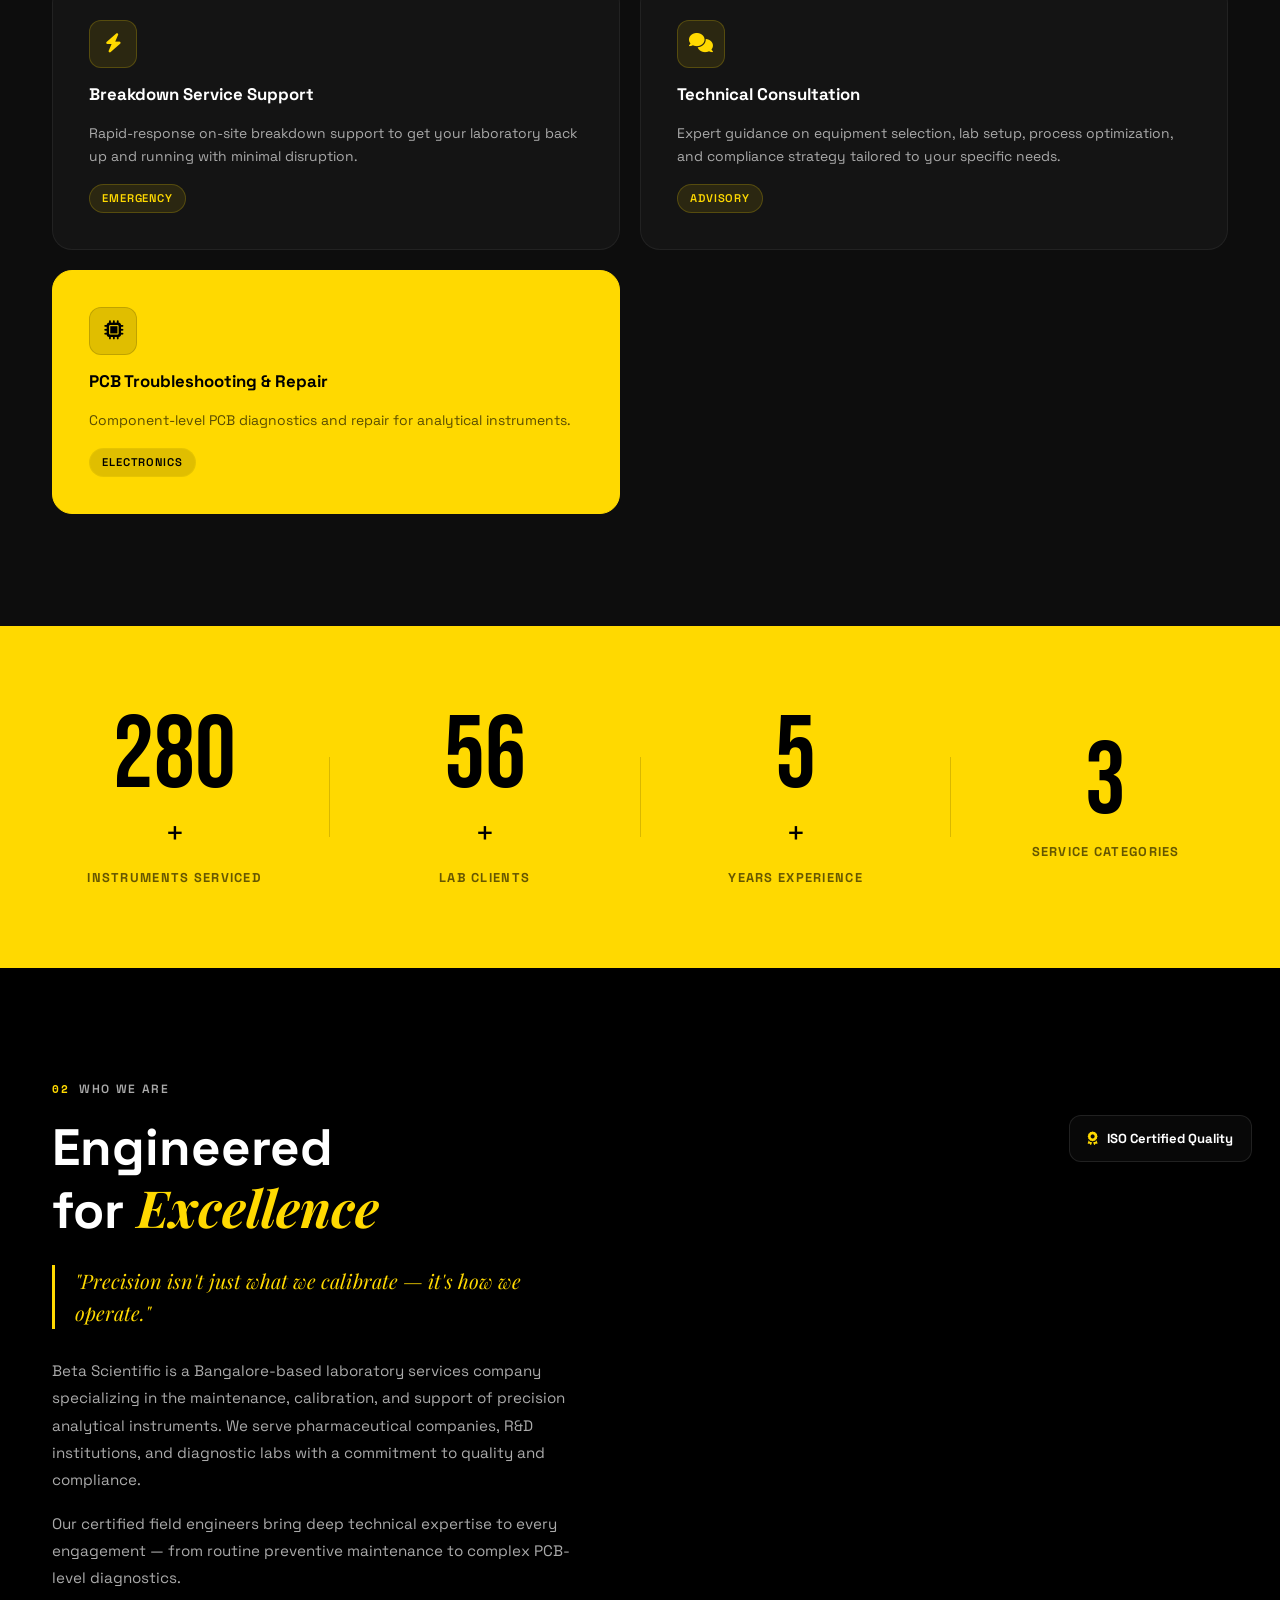
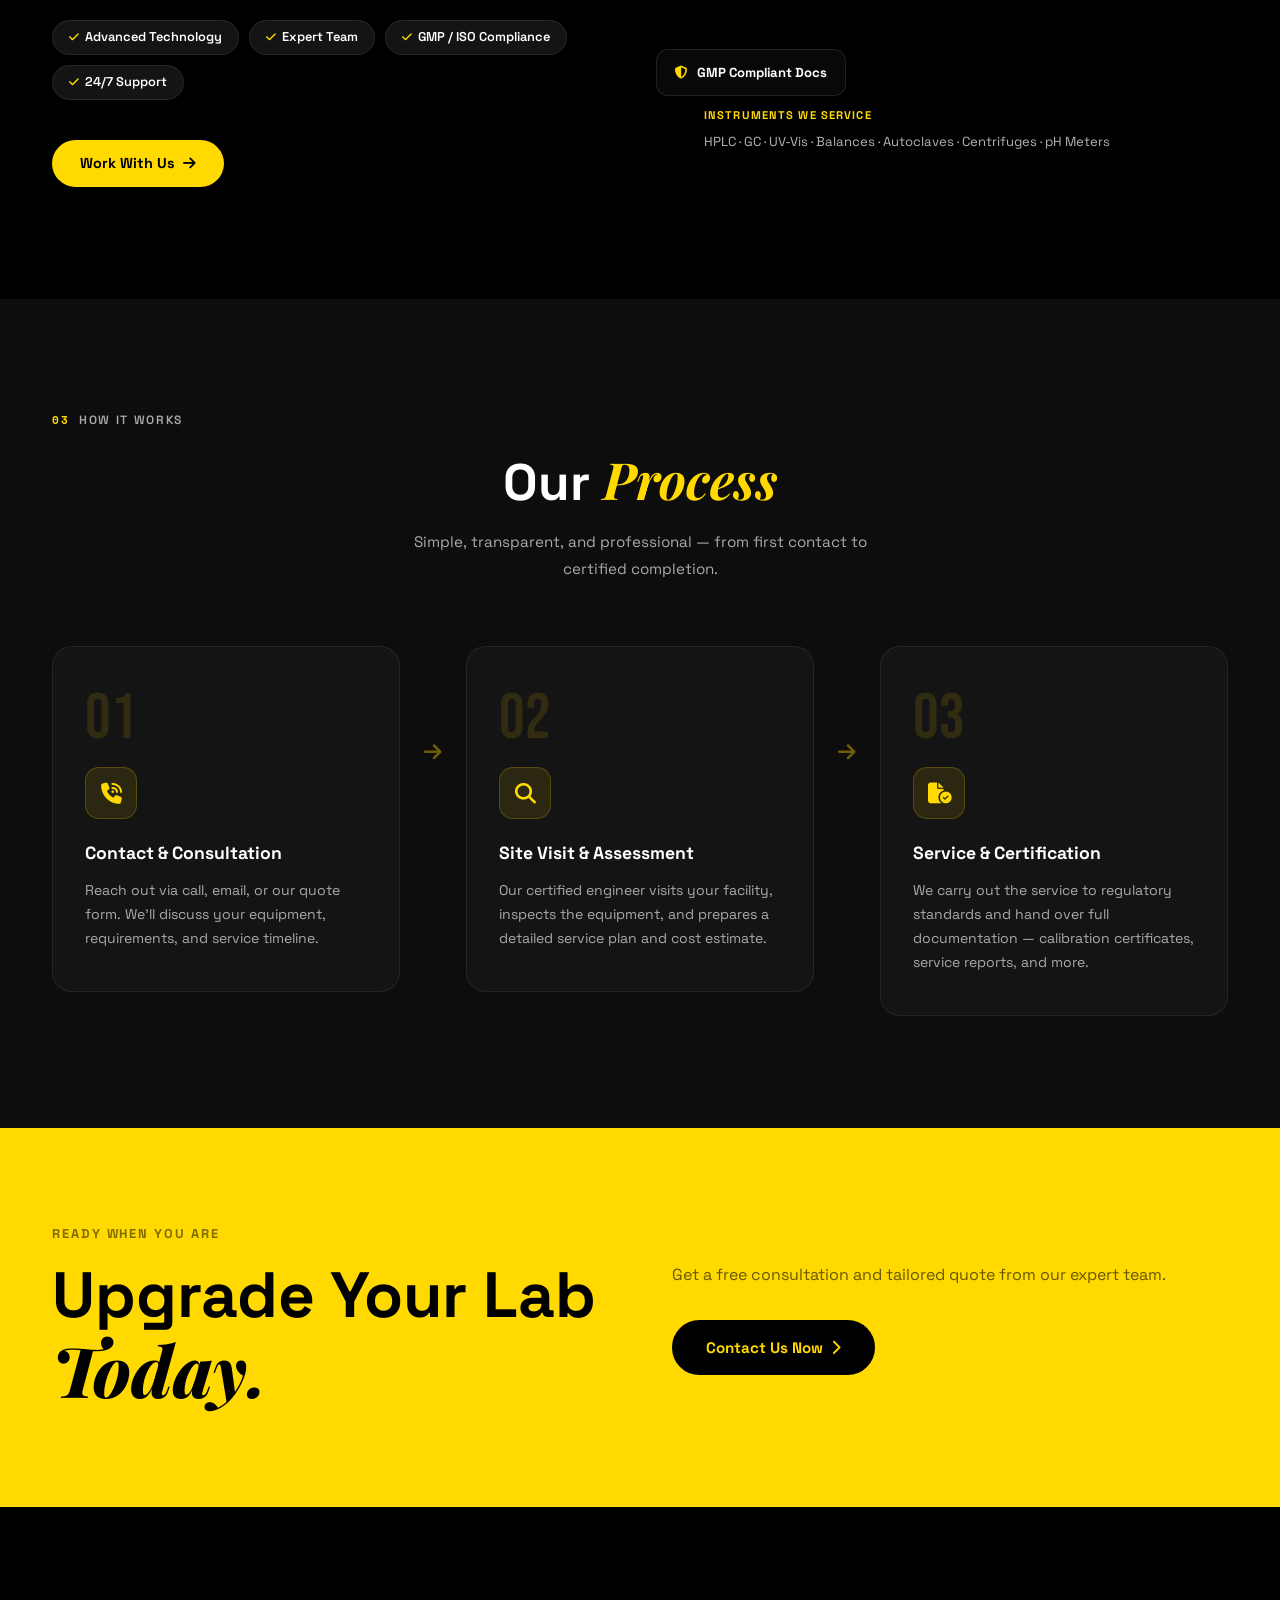
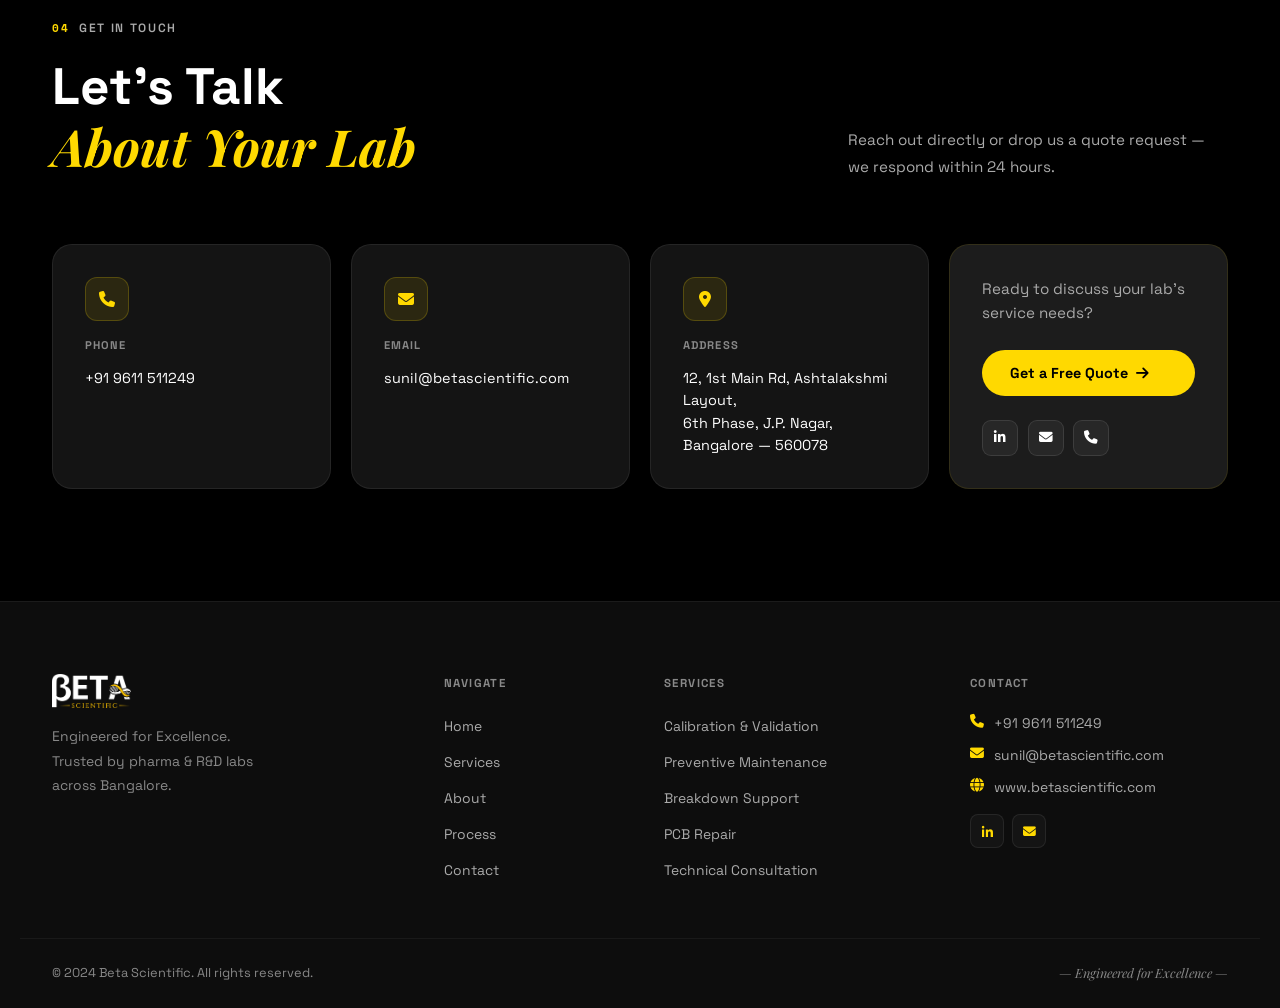
==== commit 5ba34a6d: "Fix" ====
--- a/index.html
+++ b/index.html
@@ -9,6 +9,11 @@
   <link rel="preconnect" href="https://fonts.gstatic.com" crossorigin />
   <link href="https://fonts.googleapis.com/css2?family=Bebas+Neue&family=Playfair+Display:ital,wght@0,700;1,400;1,700&family=Space+Grotesk:wght@300;400;500;600;700&family=Space+Mono:ital@0;1&display=swap" rel="stylesheet" />
   <link rel="stylesheet" href="https://cdnjs.cloudflare.com/ajax/libs/font-awesome/6.5.0/css/all.min.css" />
+  <link rel="icon" type="image/x-icon" href="assets/favicon.ico" />
+  <link rel="icon" type="image/png" sizes="32x32" href="assets/favicon-32x32.png" />
+  <link rel="icon" type="image/png" sizes="16x16" href="assets/favicon-16x16.png" />
+  <link rel="apple-touch-icon" sizes="180x180" href="assets/apple-touch-icon.png" />
+  <link rel="manifest" href="assets/site.webmanifest" />
   <link rel="stylesheet" href="style.css" />
 </head>
 <body>
@@ -62,20 +67,36 @@
       </div>
     </div>
     <div class="hero-right">
-      <div class="hero-img-frame">
-        <img src="https://images.unsplash.com/photo-1576086213369-97a306d36557?auto=format&fit=crop&w=900&q=85" alt="Laboratory precision instruments" />
+      <div class="hero-visual">
+
+        <!-- Background image — heavily darkened -->
+        <img class="hv-bg" src="https://images.unsplash.com/photo-1582719471384-894fbb16e074?auto=format&fit=crop&w=900&q=85" alt="Laboratory" />
+
+        <!-- Yellow radial glow -->
+        <div class="hv-glow"></div>
+
+        <!-- Corner accent brackets -->
         <div class="frame-corner tl"></div>
         <div class="frame-corner tr"></div>
         <div class="frame-corner bl"></div>
         <div class="frame-corner br"></div>
-        <div class="hero-badge-float b1">
-          <i class="fas fa-circle-check"></i>
-          <div><strong>ISO Compliant</strong><span>Certified processes</span></div>
-        </div>
-        <div class="hero-badge-float b2">
-          <i class="fas fa-gauge-high"></i>
-          <div><strong>Calibration Done</strong><span>Certificate issued</span></div>
-        </div>
+
+        <!-- Central focal: rings + icon -->
+        <div class="hv-center">
+          <div class="hv-ring r1"></div>
+          <div class="hv-ring r2"></div>
+          <div class="hv-ring r3"></div>
+          <div class="hv-icon"><i class="fas fa-microscope"></i></div>
+        </div>
+
+        <!-- Floating service tags -->
+        <div class="hv-tag t1"><i class="fas fa-gauge-high"></i> Calibration & Validation</div>
+        <div class="hv-tag t2"><i class="fas fa-wrench"></i> Re-installation</div>
+        <div class="hv-tag t3"><i class="fas fa-calendar-check"></i> Preventive Maintenance</div>
+        <div class="hv-tag t4"><i class="fas fa-bolt"></i> Breakdown Support</div>
+        <div class="hv-tag t5"><i class="fas fa-microchip"></i> PCB Repair</div>
+        <div class="hv-tag t6"><i class="fas fa-comments"></i> Consultation</div>
+
       </div>
     </div>
   </section>
--- a/style.css
+++ b/style.css
@@ -349,9 +349,107 @@
 .hero-badge-float div { display: flex; flex-direction: column; gap: 0.1rem; }
 .hero-badge-float strong { font-size: 0.82rem; }
 .hero-badge-float span { font-size: 0.7rem; color: var(--g6); }
-.b1 { bottom: 2rem; left: -2rem; animation-delay: 0s; }
-.b2 { top: 2rem; right: -2rem; animation-delay: 1.8s; }
+.b1 { bottom: 1.5rem; left: -1.75rem; animation-delay: 0s; }
+.b2 { top: 1.75rem; right: -1rem; animation-delay: 1.8s; }
 @keyframes floatY { 0%,100%{transform:translateY(0)} 50%{transform:translateY(-10px)} }
+
+/* ============================================= */
+/* HERO VISUAL (lab image + floating service tags) */
+/* ============================================= */
+.hero-visual {
+  position: relative;
+  border-radius: var(--rl);
+  overflow: hidden;
+  aspect-ratio: 4/5;
+  box-shadow: 0 30px 80px rgba(0,0,0,0.7);
+}
+.hv-bg {
+  position: absolute;
+  inset: 0;
+  width: 100%;
+  height: 100%;
+  object-fit: cover;
+  filter: brightness(0.22) saturate(0.4);
+  transition: transform 8s ease;
+}
+.hero-visual:hover .hv-bg { transform: scale(1.04); }
+.hv-glow {
+  position: absolute;
+  inset: 0;
+  z-index: 1;
+  background: radial-gradient(ellipse at 50% 52%, rgba(255,217,0,0.18) 0%, rgba(255,217,0,0.05) 45%, transparent 70%);
+}
+.frame-corner {
+  position: absolute;
+  width: 24px;
+  height: 24px;
+  z-index: 2;
+  opacity: 0.5;
+}
+.frame-corner.tl { top: 1rem;    left: 1rem;  border-top: 2px solid var(--y); border-left: 2px solid var(--y); }
+.frame-corner.tr { top: 1rem;    right: 1rem; border-top: 2px solid var(--y); border-right: 2px solid var(--y); }
+.frame-corner.bl { bottom: 1rem; left: 1rem;  border-bottom: 2px solid var(--y); border-left: 2px solid var(--y); }
+.frame-corner.br { bottom: 1rem; right: 1rem; border-bottom: 2px solid var(--y); border-right: 2px solid var(--y); }
+.hv-center {
+  position: absolute;
+  top: 50%;
+  left: 50%;
+  transform: translate(-50%, -50%);
+  z-index: 3;
+  display: flex;
+  align-items: center;
+  justify-content: center;
+}
+.hv-ring {
+  position: absolute;
+  border-radius: 50%;
+  border: 1px solid rgba(255,217,0,0.18);
+  animation: ringPulse 3s ease-in-out infinite;
+}
+.hv-ring.r1 { width: 110px; height: 110px; animation-delay: 0s; }
+.hv-ring.r2 { width: 170px; height: 170px; animation-delay: 0.9s; border-color: rgba(255,217,0,0.1); }
+.hv-ring.r3 { width: 240px; height: 240px; animation-delay: 1.8s; border-color: rgba(255,217,0,0.05); }
+@keyframes ringPulse { 0%,100%{opacity:1;transform:scale(1)} 50%{opacity:0.4;transform:scale(1.06)} }
+.hv-icon {
+  width: 72px;
+  height: 72px;
+  background: rgba(8,8,8,0.85);
+  backdrop-filter: blur(16px);
+  border: 1px solid rgba(255,217,0,0.35);
+  border-radius: 50%;
+  display: flex;
+  align-items: center;
+  justify-content: center;
+  box-shadow: 0 0 40px rgba(255,217,0,0.2), inset 0 0 20px rgba(255,217,0,0.06);
+  position: relative;
+  z-index: 1;
+}
+.hv-icon i { color: var(--y); font-size: 1.6rem; }
+.hv-tag {
+  position: absolute;
+  z-index: 4;
+  display: inline-flex;
+  align-items: center;
+  gap: 0.5rem;
+  background: rgba(8,8,8,0.82);
+  backdrop-filter: blur(16px);
+  border: 1px solid rgba(255,255,255,0.1);
+  border-radius: 999px;
+  padding: 0.55rem 1rem;
+  font-size: 0.78rem;
+  font-weight: 600;
+  color: var(--w);
+  white-space: nowrap;
+  box-shadow: 0 8px 24px rgba(0,0,0,0.5);
+  animation: floatY 4s ease-in-out infinite;
+}
+.hv-tag i { color: var(--y); font-size: 0.82rem; }
+.hv-tag.t1 { top: 8%;    left: 5%;  animation-delay: 0s; }
+.hv-tag.t2 { top: 5%;    right: 5%; animation-delay: 0.7s; }
+.hv-tag.t3 { top: 42%;   right: 3%; animation-delay: 1.4s; }
+.hv-tag.t4 { bottom: 18%; right: 5%; animation-delay: 2.1s; }
+.hv-tag.t5 { bottom: 7%; left: 10%; animation-delay: 2.8s; }
+.hv-tag.t6 { top: 60%;   left: 3%;  animation-delay: 3.5s; }
 
 /* ============================================= */
 /* MARQUEE                                       */
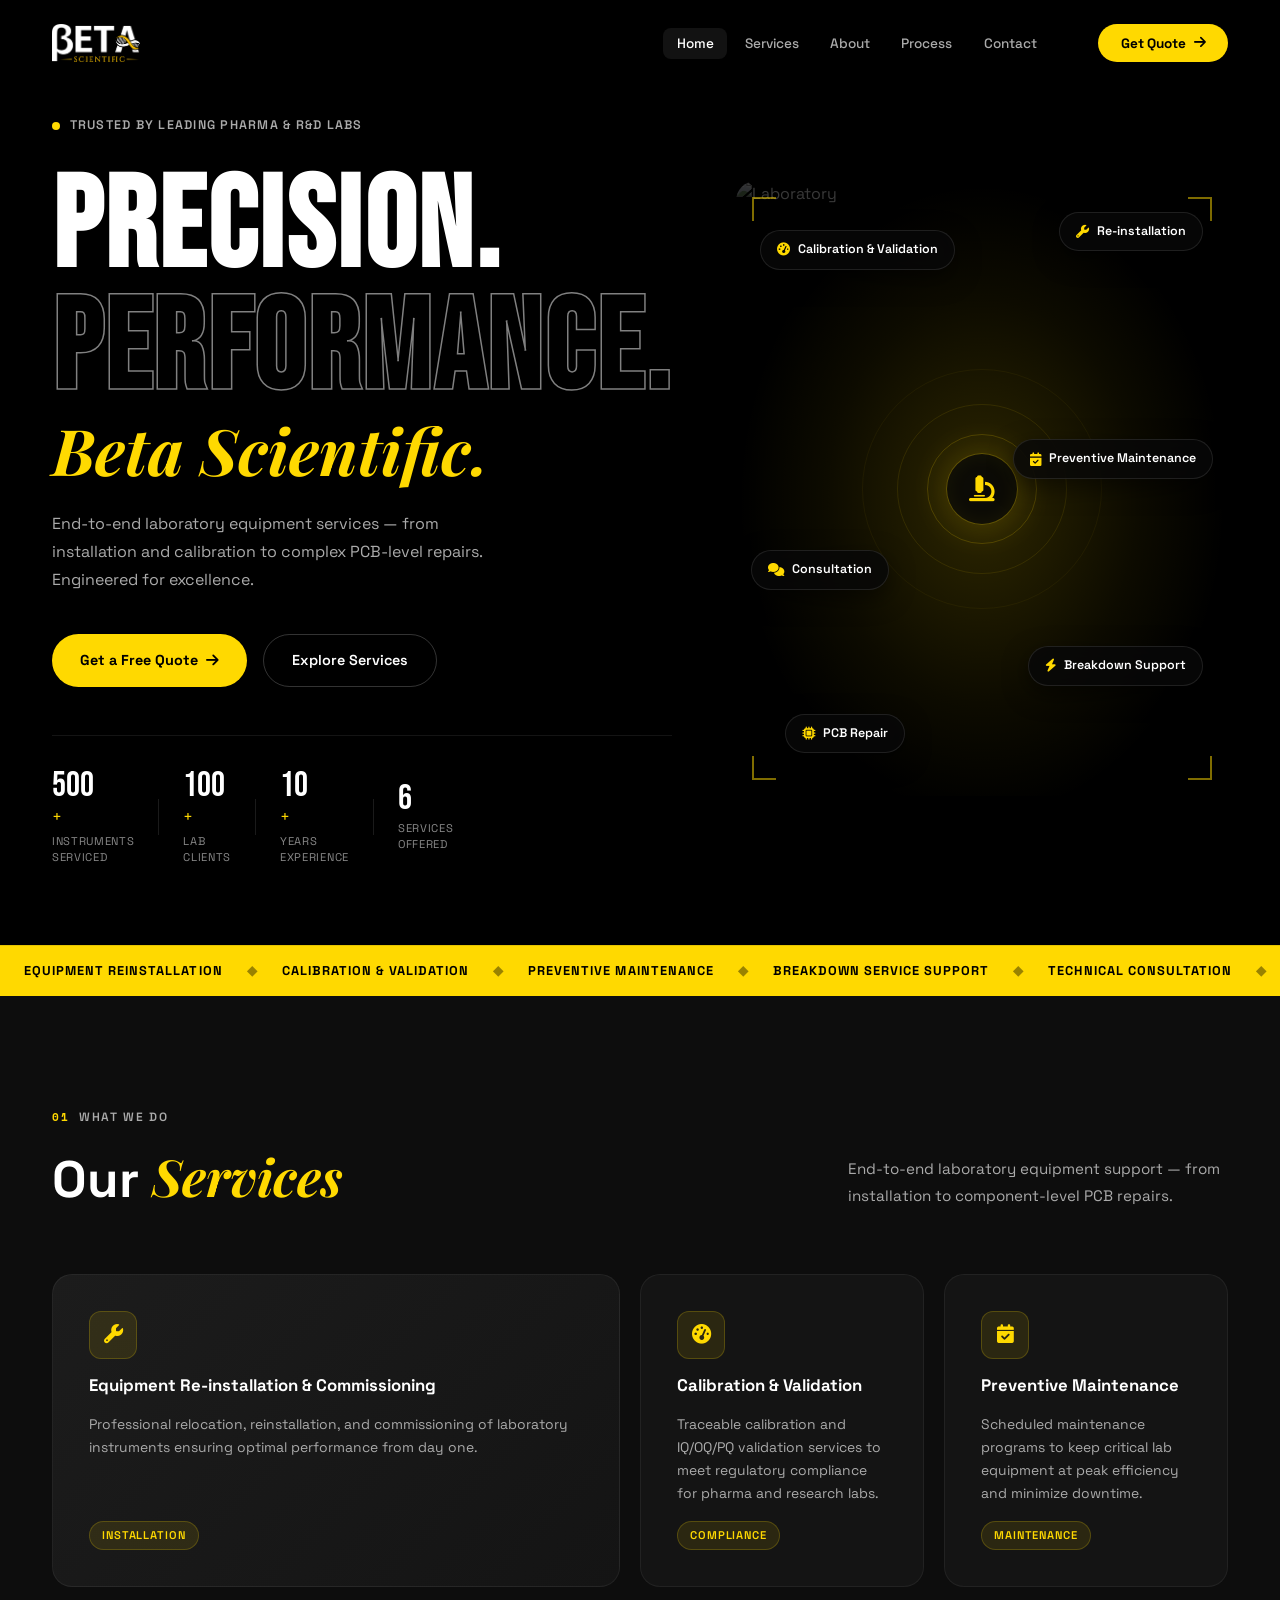
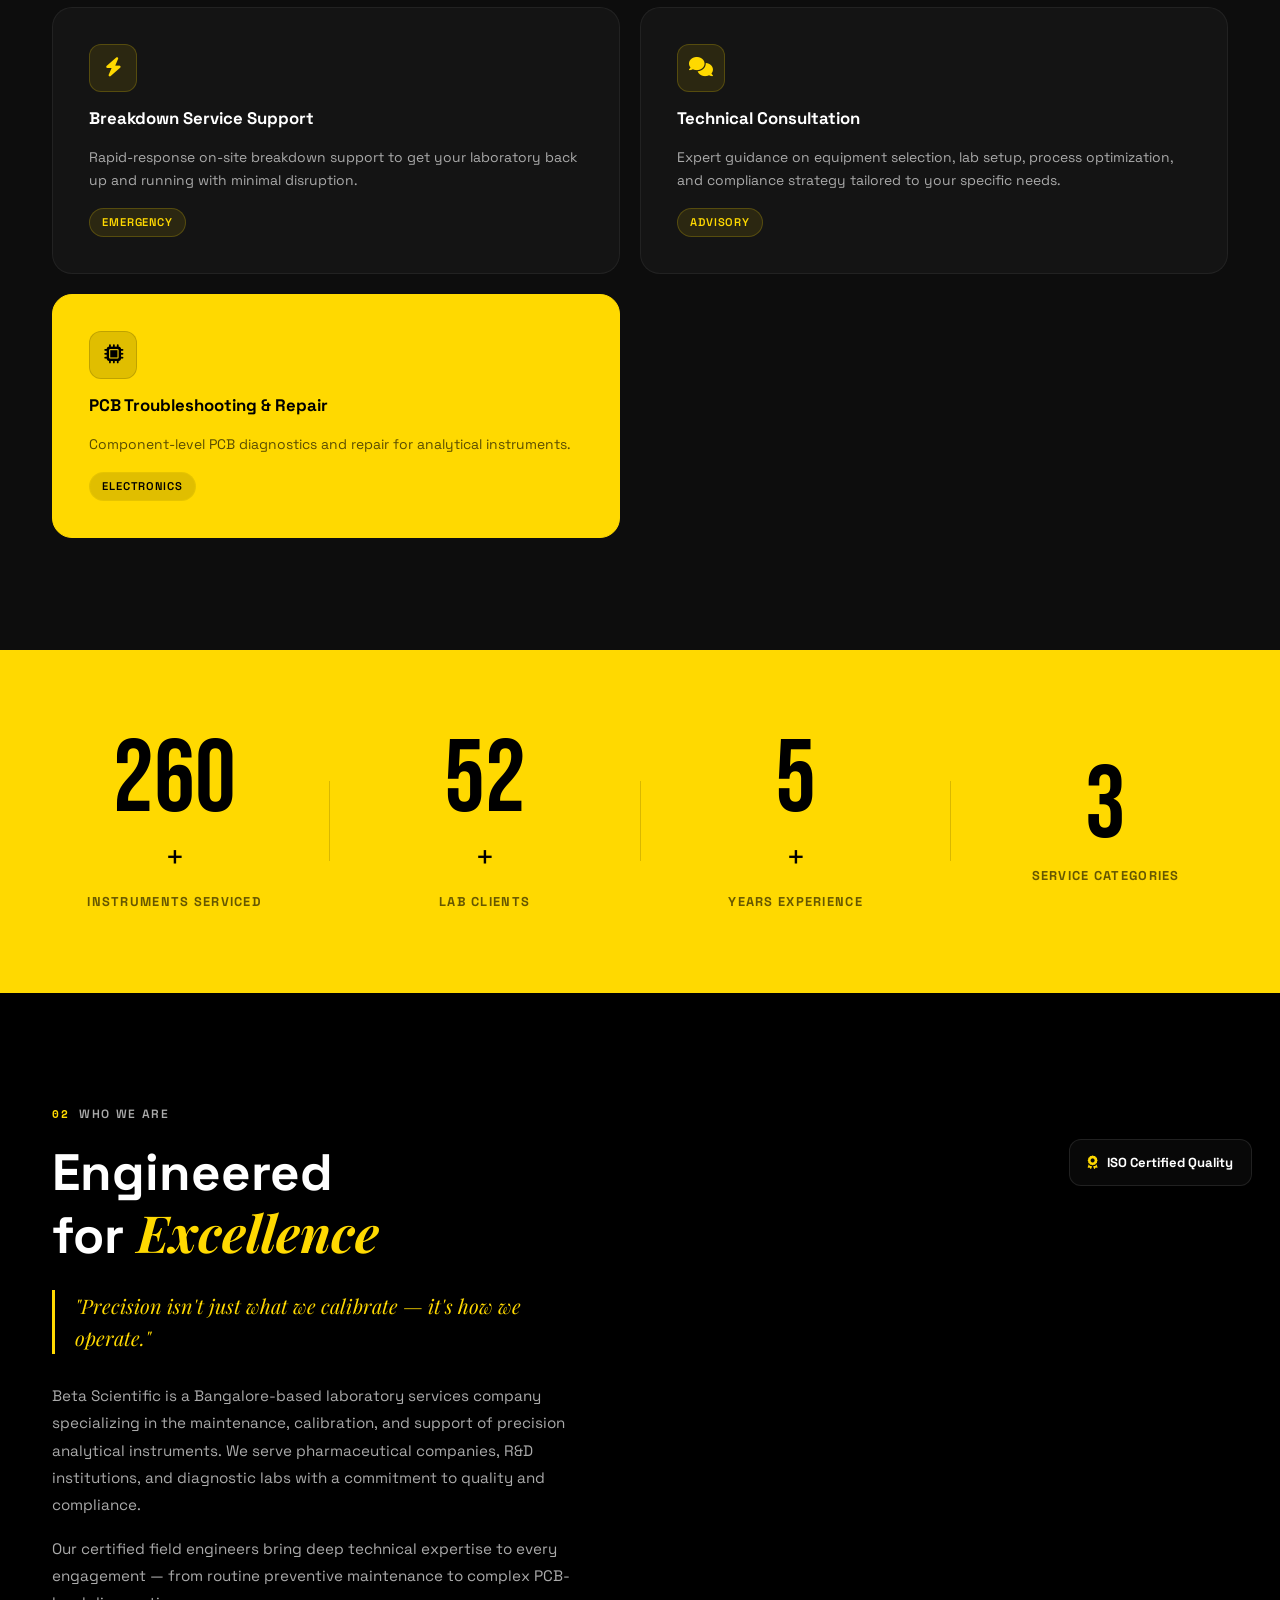
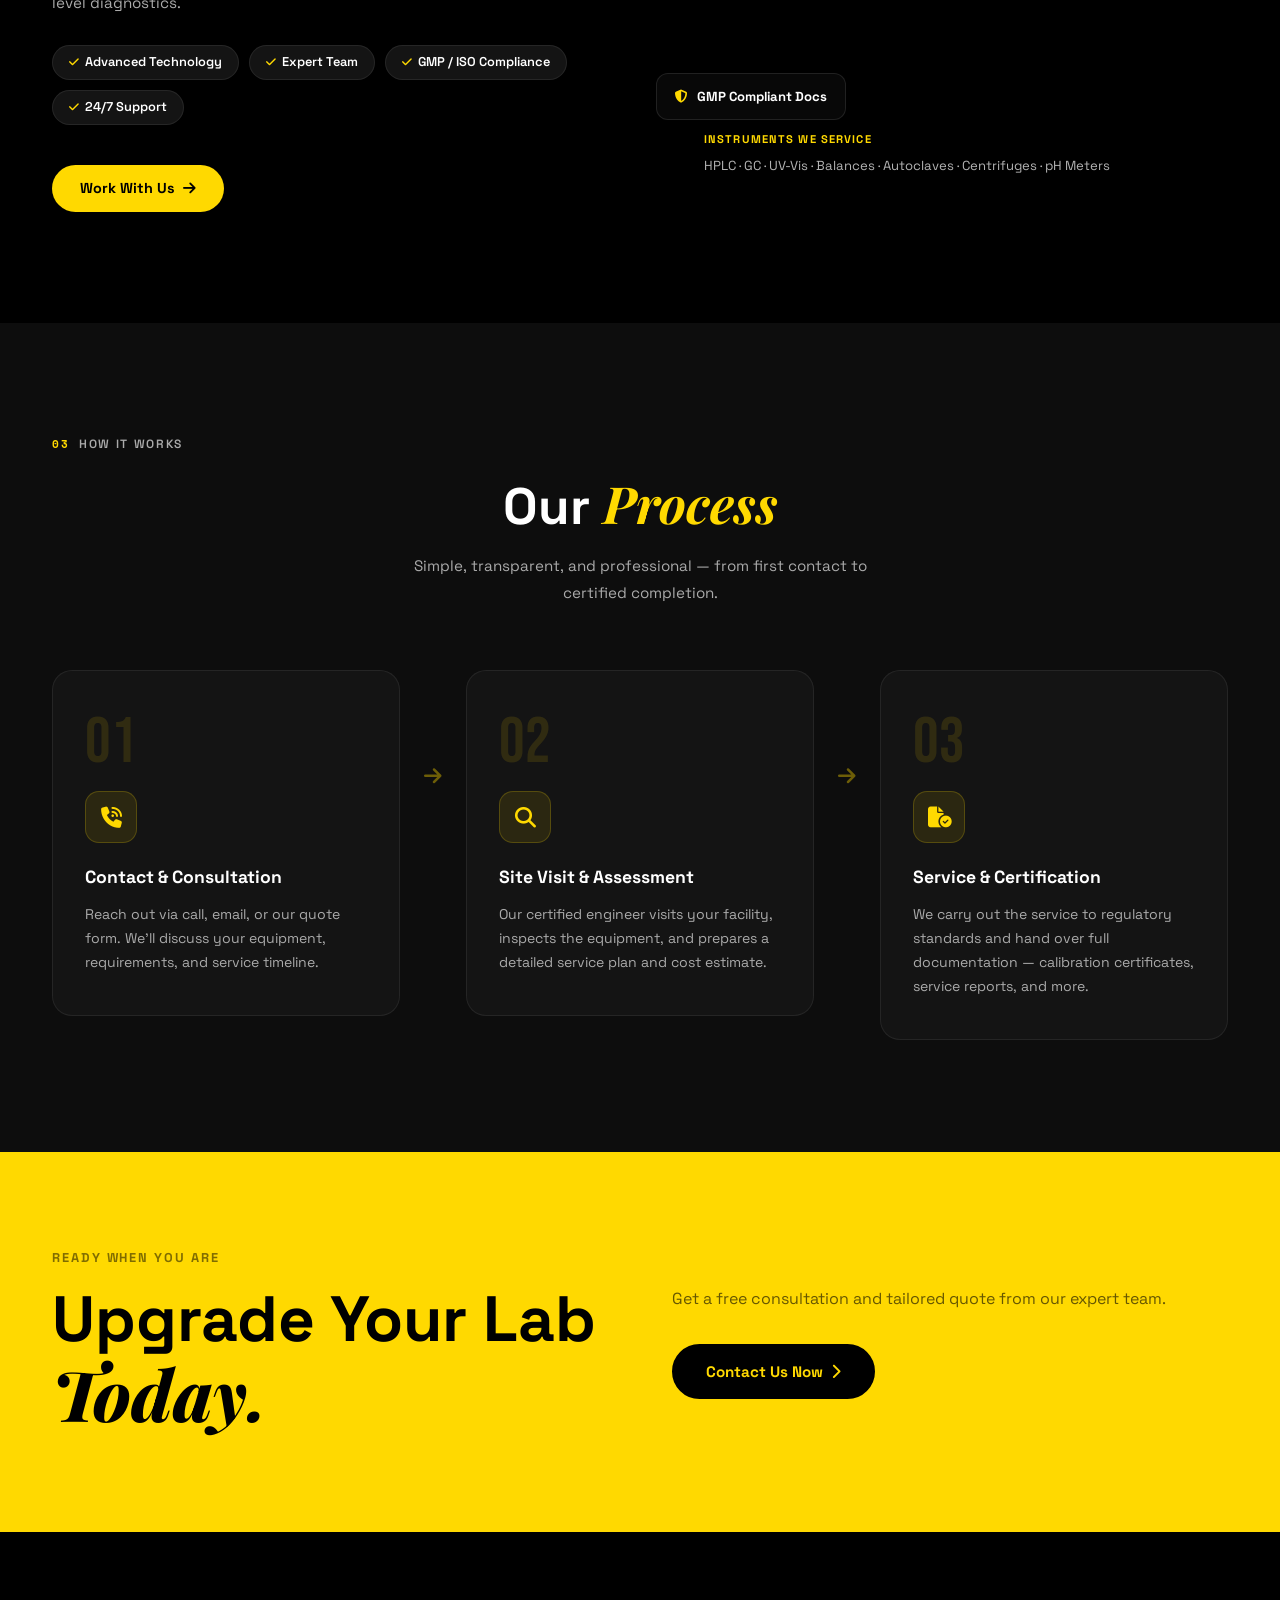
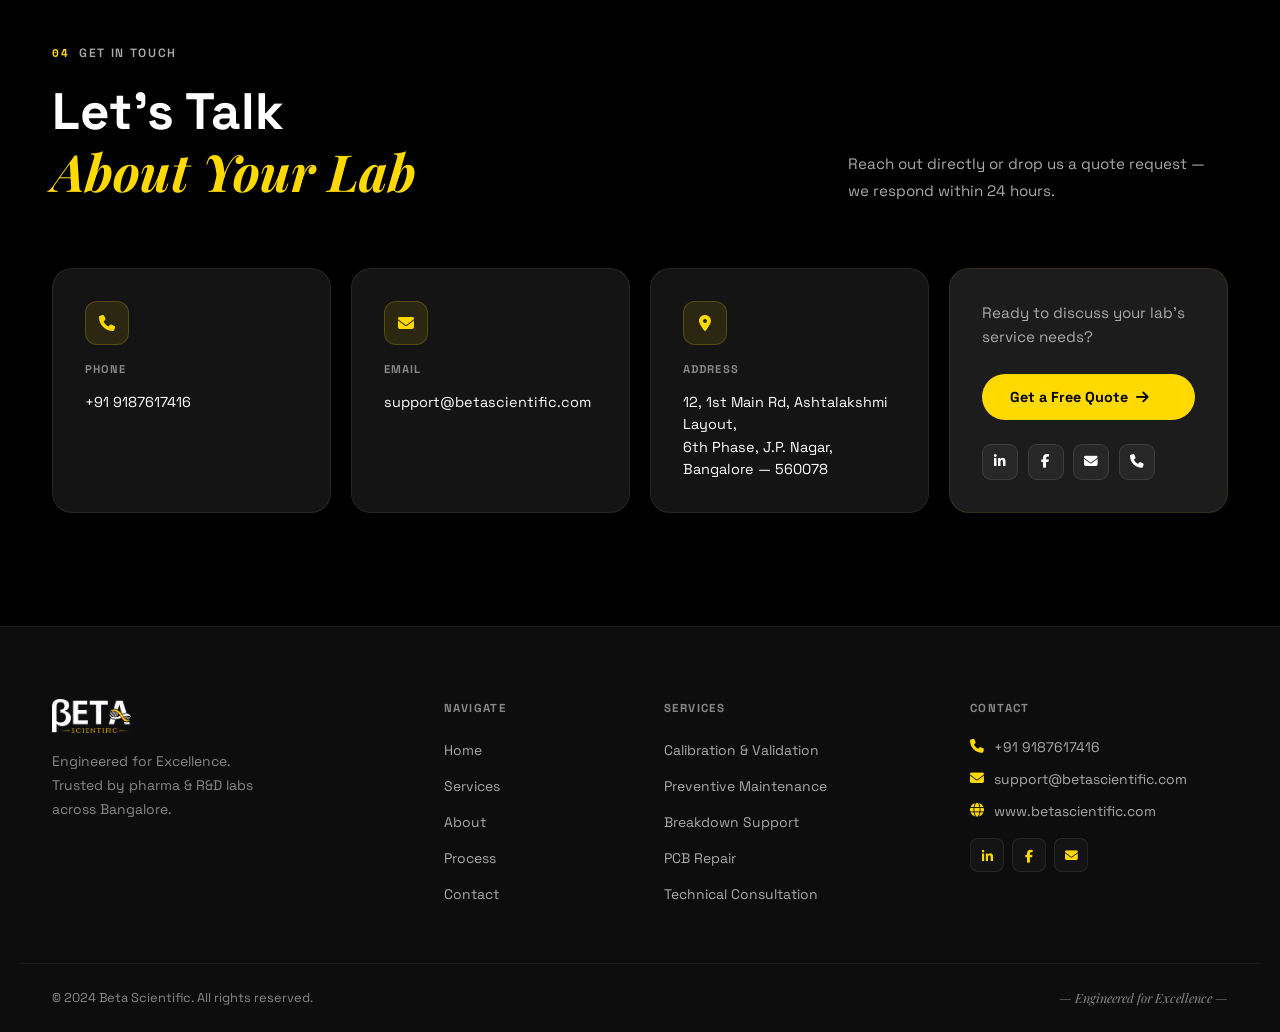
==== commit 844dc9ca: "Update phone / email" ====
--- a/index.html
+++ b/index.html
@@ -296,12 +296,12 @@
         <div class="contact-card">
           <div class="cc-icon"><i class="fas fa-phone"></i></div>
           <span class="cc-lbl">Phone</span>
-          <a href="tel:+919611511249" class="cc-val">+91 9611 511249</a>
+          <a href="tel:+919187617416" class="cc-val">+91 9187617416</a>
         </div>
         <div class="contact-card">
           <div class="cc-icon"><i class="fas fa-envelope"></i></div>
           <span class="cc-lbl">Email</span>
-          <a href="mailto:sunil@betascientific.com" class="cc-val">sunil@betascientific.com</a>
+          <a href="mailto:support@betascientific.com" class="cc-val">support@betascientific.com</a>
         </div>
         <div class="contact-card">
           <div class="cc-icon"><i class="fas fa-location-dot"></i></div>
@@ -312,9 +312,10 @@
           <p>Ready to discuss your lab's service needs?</p>
           <button class="btn-primary open-modal">Get a Free Quote <i class="fas fa-arrow-right"></i></button>
           <div class="contact-socials">
-            <a href="https://www.linkedin.com" target="_blank" rel="noopener" aria-label="LinkedIn"><i class="fab fa-linkedin-in"></i></a>
-            <a href="mailto:sunil@betascientific.com" aria-label="Email"><i class="fas fa-envelope"></i></a>
-            <a href="tel:+919611511249" aria-label="Call"><i class="fas fa-phone"></i></a>
+            <a href="https://www.linkedin.com/company/beta-scientific-pvt-ltd/" target="_blank" rel="noopener" aria-label="LinkedIn"><i class="fab fa-linkedin-in"></i></a>
+            <a href="https://www.facebook.com/profile.php?id=61572016024671" target="_blank" rel="noopener" aria-label="Facebook"><i class="fab fa-facebook-f"></i></a>
+            <a href="mailto:support@betascientific.com" aria-label="Email"><i class="fas fa-envelope"></i></a>
+            <a href="tel:+919187617416" aria-label="Call"><i class="fas fa-phone"></i></a>
           </div>
         </div>
       </div>
@@ -350,12 +351,13 @@
       </div>
       <div class="footer-contact">
         <h4>Contact</h4>
-        <p><i class="fas fa-phone"></i> <a href="tel:+919611511249">+91 9611 511249</a></p>
-        <p><i class="fas fa-envelope"></i> <a href="mailto:sunil@betascientific.com">sunil@betascientific.com</a></p>
+        <p><i class="fas fa-phone"></i> <a href="tel:+919187617416">+91 9187617416</a></p>
+        <p><i class="fas fa-envelope"></i> <a href="mailto:support@betascientific.com">support@betascientific.com</a></p>
         <p><i class="fas fa-globe"></i> <a href="https://www.betascientific.com" target="_blank" rel="noopener">www.betascientific.com</a></p>
         <div class="footer-socials">
-          <a href="https://www.linkedin.com" target="_blank" rel="noopener"><i class="fab fa-linkedin-in"></i></a>
-          <a href="mailto:sunil@betascientific.com"><i class="fas fa-envelope"></i></a>
+          <a href="https://www.linkedin.com/company/beta-scientific-pvt-ltd/" target="_blank" rel="noopener"><i class="fab fa-linkedin-in"></i></a>
+          <a href="https://www.facebook.com/profile.php?id=61572016024671" target="_blank" rel="noopener"><i class="fab fa-facebook-f"></i></a>
+          <a href="mailto:support@betascientific.com"><i class="fas fa-envelope"></i></a>
         </div>
       </div>
     </div>
--- a/style.css
+++ b/style.css
@@ -22,7 +22,7 @@
   --sh: 0 8px 40px rgba(0,0,0,0.5);
 }
 
-html { scroll-behavior: smooth; }
+html { scroll-behavior: smooth; overflow-x: hidden; }
 body {
   font-family: 'Space Grotesk', sans-serif;
   background: var(--b);
@@ -255,7 +255,7 @@
 .line-block {
   display: block;
   font-family: 'Bebas Neue', sans-serif;
-  font-size: clamp(4.5rem, 9vw, 8rem);
+  font-size: clamp(2.8rem, 13vw, 8rem);
   letter-spacing: 0.02em;
   line-height: 0.95;
 }
